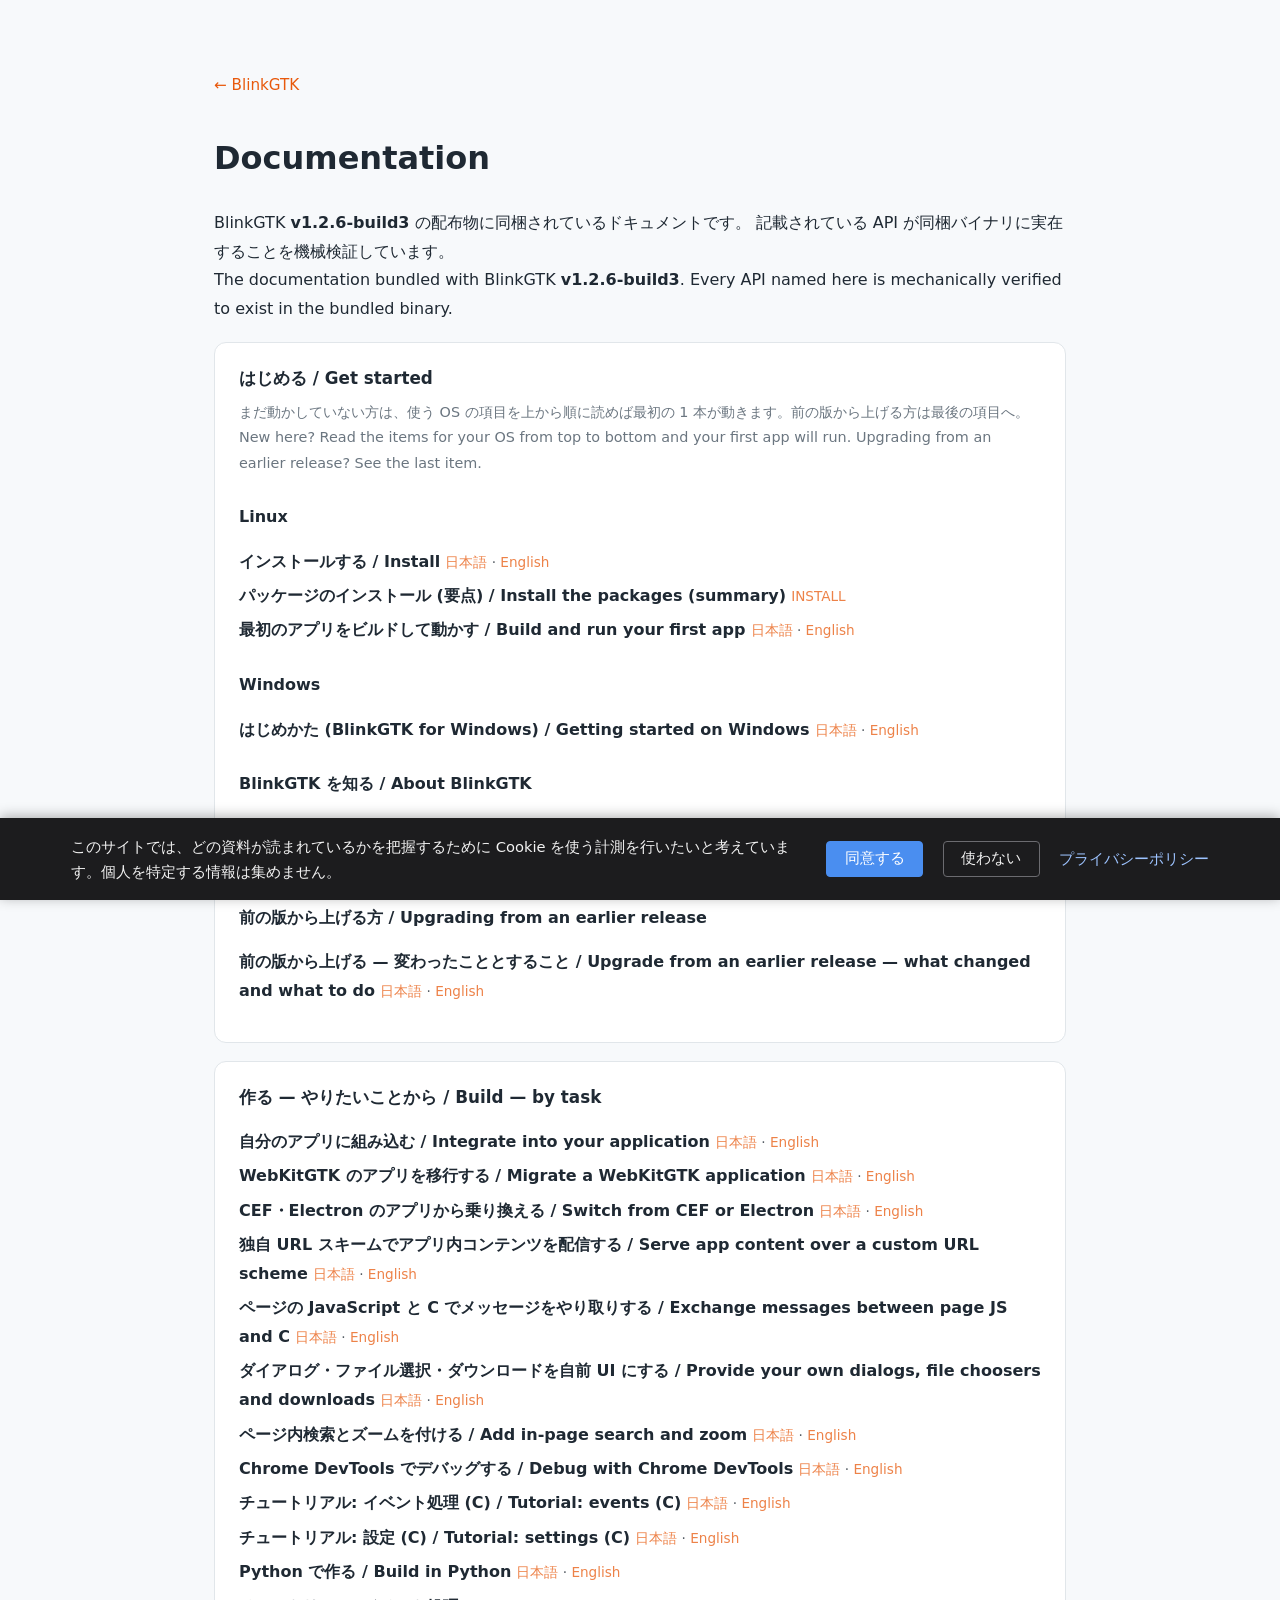
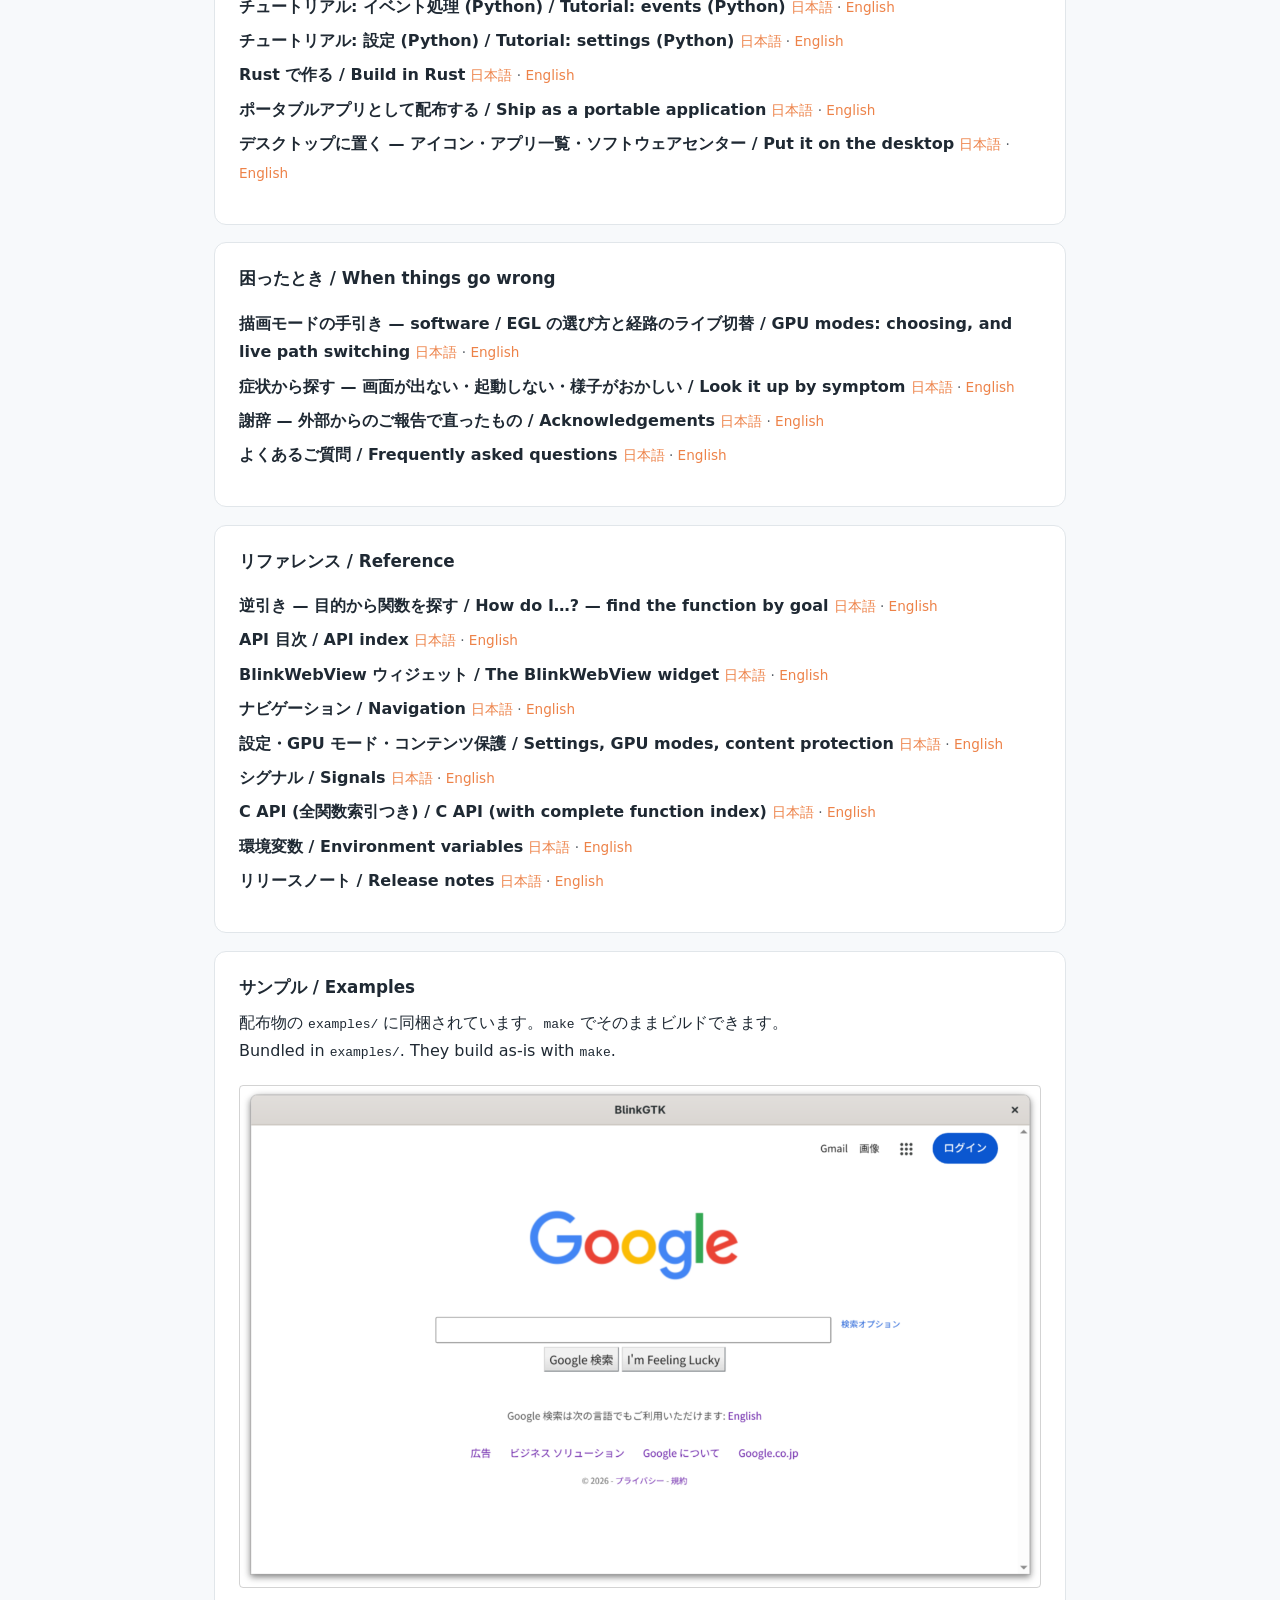
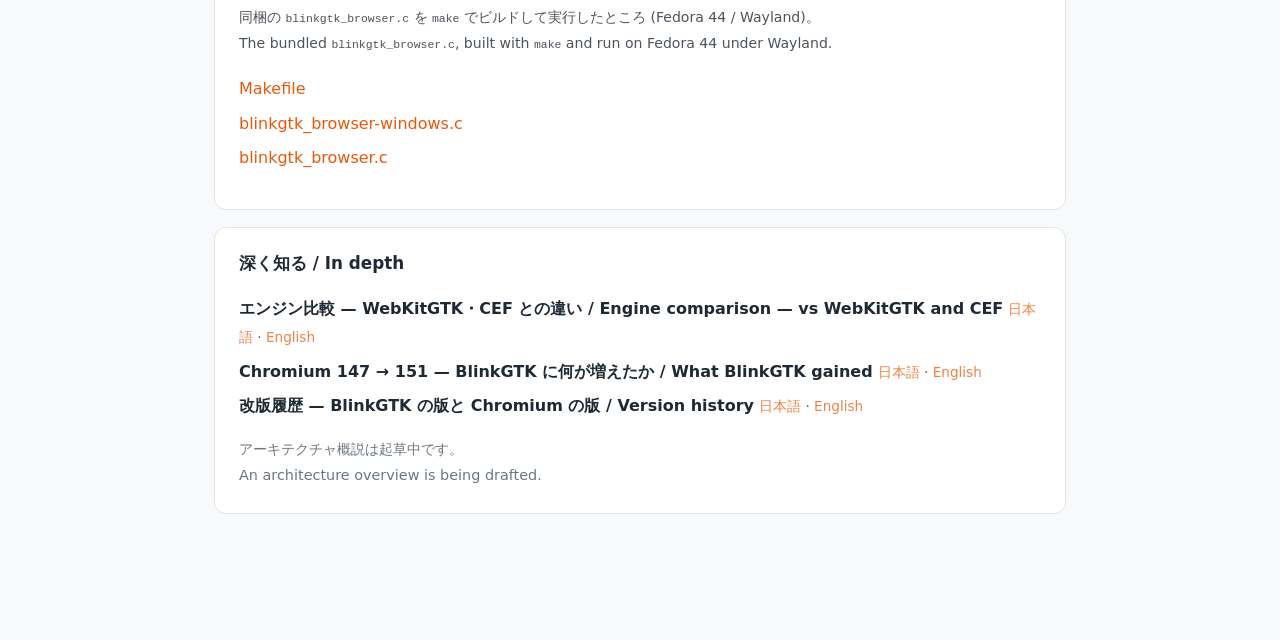
==== docs/index.html @ 2434041f "release: v1.2.6-build3 のダウンロード情報を更新" ====
<!doctype html><html lang="ja"><head><meta charset="utf-8">
<meta name="viewport" content="width=device-width, initial-scale=1">
<title>Documentation — BlinkGTK</title>
<meta name="description" content="BlinkGTK documentation — API reference, tutorials, and build guide. BlinkGTK のドキュメント。">
<link rel="stylesheet" href="docs.css">
<script src="/privacy-consent.js" defer></script></head><body>
<div class="wrap">
<div class="navbar"><a href="../index.html">← BlinkGTK</a></div>
<h1>Documentation</h1>
<p>BlinkGTK <strong>v1.2.6-build3</strong> の配布物に同梱されているドキュメントです。
記載されている API が同梱バイナリに実在することを機械検証しています。<br>
<span class="lang">The documentation bundled with BlinkGTK <strong>v1.2.6-build3</strong>.
Every API named here is mechanically verified to exist in the bundled binary.</span></p>

<div class="card">
<h2>はじめる / Get started</h2>
<p class="muted">まだ動かしていない方は、使う OS の項目を上から順に読めば最初の 1 本が動きます。前の版から上げる方は最後の項目へ。<br>
<span class="lang">New here? Read the items for your OS from top to bottom and your first app will run. Upgrading from an earlier release? See the last item.</span></p>
<p class="sec"><strong>Linux</strong></p>
<ul class="doclist">
  <li><strong>インストールする / Install</strong> <span class="lang"><a href="installation/INSTALLATION-ja.html">日本語</a> · <a href="installation/INSTALLATION-en.html">English</a></span></li>
  <li><strong>パッケージのインストール (要点) / Install the packages (summary)</strong> <span class="lang"><a href="INSTALL.html">INSTALL</a></span></li>
  <li><strong>最初のアプリをビルドして動かす / Build and run your first app</strong> <span class="lang"><a href="building-with-blinkgtk-ja.html">日本語</a> · <a href="building-with-blinkgtk-en.html">English</a></span></li>
</ul>
<p class="sec"><strong>Windows</strong></p>
<ul class="doclist">
  <li><strong>はじめかた (BlinkGTK for Windows) / Getting started on Windows</strong> <span class="lang"><a href="windows-getting-started-ja.html">日本語</a> · <a href="windows-getting-started-en.html">English</a></span></li>
</ul>
<p class="sec"><strong>BlinkGTK を知る / About BlinkGTK</strong></p>
<ul class="doclist">
  <li><strong>BlinkGTK は何に使えるか / What BlinkGTK is for</strong> <span class="lang"><a href="use-cases-ja.html">日本語</a> · <a href="use-cases-en.html">English</a></span></li>
  <li><strong>BlinkGTK とは / What is BlinkGTK</strong> <span class="lang"><a href="README.html">README</a></span></li>
</ul>
<p class="sec"><strong>前の版から上げる方 / Upgrading from an earlier release</strong></p>
<ul class="doclist">
  <li><strong>前の版から上げる — 変わったこととすること / Upgrade from an earlier release — what changed and what to do</strong> <span class="lang"><a href="RELEASE_NOTES-1.2.6-ja.html#以前の版から上げる方へ">日本語</a> · <a href="RELEASE_NOTES-1.2.6-en.html#upgrading-from-an-earlier-version">English</a></span></li>
</ul></div>

<div class="card">
<h2>作る — やりたいことから / Build — by task</h2>
<ul class="doclist">
  <li><strong>自分のアプリに組み込む / Integrate into your application</strong> <span class="lang"><a href="consumer-integration-guide-ja.html">日本語</a> · <a href="consumer-integration-guide-en.html">English</a></span></li>
  <li><strong>WebKitGTK のアプリを移行する / Migrate a WebKitGTK application</strong> <span class="lang"><a href="migration/webkitgtk-to-blinkgtk-ja.html">日本語</a> · <a href="migration/webkitgtk-to-blinkgtk-en.html">English</a></span></li>
  <li><strong>CEF・Electron のアプリから乗り換える / Switch from CEF or Electron</strong> <span class="lang"><a href="migration/cef-electron-to-blinkgtk-ja.html">日本語</a> · <a href="migration/cef-electron-to-blinkgtk-en.html">English</a></span></li>
  <li><strong>独自 URL スキームでアプリ内コンテンツを配信する / Serve app content over a custom URL scheme</strong> <span class="lang"><a href="api-reference/app-integration-api-ja.html#カスタム-url-スキーム">日本語</a> · <a href="api-reference/app-integration-api-en.html#custom-url-schemes">English</a></span></li>
  <li><strong>ページの JavaScript と C でメッセージをやり取りする / Exchange messages between page JS and C</strong> <span class="lang"><a href="api-reference/app-integration-api-ja.html#js--c-メッセージング">日本語</a> · <a href="api-reference/app-integration-api-en.html#js--c-messaging">English</a></span></li>
  <li><strong>ダイアログ・ファイル選択・ダウンロードを自前 UI にする / Provide your own dialogs, file choosers and downloads</strong> <span class="lang"><a href="api-reference/ui-handlers-api-ja.html">日本語</a> · <a href="api-reference/ui-handlers-api-en.html">English</a></span></li>
  <li><strong>ページ内検索とズームを付ける / Add in-page search and zoom</strong> <span class="lang"><a href="api-reference/page-search-zoom-ja.html">日本語</a> · <a href="api-reference/page-search-zoom-en.html">English</a></span></li>
  <li><strong>Chrome DevTools でデバッグする / Debug with Chrome DevTools</strong> <span class="lang"><a href="api-reference/devtools-api-ja.html">日本語</a> · <a href="api-reference/devtools-api-en.html">English</a></span></li>
  <li><strong>チュートリアル: イベント処理 (C) / Tutorial: events (C)</strong> <span class="lang"><a href="tutorials/events-tutorial-c-ja.html">日本語</a> · <a href="tutorials/events-tutorial-c-en.html">English</a></span></li>
  <li><strong>チュートリアル: 設定 (C) / Tutorial: settings (C)</strong> <span class="lang"><a href="tutorials/settings-tutorial-c-ja.html">日本語</a> · <a href="tutorials/settings-tutorial-c-en.html">English</a></span></li>
  <li><strong>Python で作る / Build in Python</strong> <span class="lang"><a href="tutorials/python-tutorial-ja.html">日本語</a> · <a href="tutorials/python-tutorial-en.html">English</a></span></li>
  <li><strong>チュートリアル: イベント処理 (Python) / Tutorial: events (Python)</strong> <span class="lang"><a href="tutorials/events-tutorial-py-ja.html">日本語</a> · <a href="tutorials/events-tutorial-py-en.html">English</a></span></li>
  <li><strong>チュートリアル: 設定 (Python) / Tutorial: settings (Python)</strong> <span class="lang"><a href="tutorials/settings-tutorial-py-ja.html">日本語</a> · <a href="tutorials/settings-tutorial-py-en.html">English</a></span></li>
  <li><strong>Rust で作る / Build in Rust</strong> <span class="lang"><a href="tutorials/rust-tutorial-ja.html">日本語</a> · <a href="tutorials/rust-tutorial-en.html">English</a></span></li>
  <li><strong>ポータブルアプリとして配布する / Ship as a portable application</strong> <span class="lang"><a href="portable-app-guide-ja.html">日本語</a> · <a href="portable-app-guide-en.html">English</a></span></li>
  <li><strong>デスクトップに置く — アイコン・アプリ一覧・ソフトウェアセンター / Put it on the desktop</strong> <span class="lang"><a href="desktop-integration-ja.html">日本語</a> · <a href="desktop-integration-en.html">English</a></span></li>
</ul></div>

<div class="card">
<h2>困ったとき / When things go wrong</h2>
<ul class="doclist">
  <li><strong>描画モードの手引き — software / EGL の選び方と経路のライブ切替 / GPU modes: choosing, and live path switching</strong> <span class="lang"><a href="gpu-modes-ja.html">日本語</a> · <a href="gpu-modes-en.html">English</a></span></li>
  <li><strong>症状から探す — 画面が出ない・起動しない・様子がおかしい / Look it up by symptom</strong> <span class="lang"><a href="troubleshooting-ja.html">日本語</a> · <a href="troubleshooting-en.html">English</a></span></li>
  <li><strong>謝辞 — 外部からのご報告で直ったもの / Acknowledgements</strong> <span class="lang"><a href="credits-ja.html">日本語</a> · <a href="credits-en.html">English</a></span></li>
  <li><strong>よくあるご質問 / Frequently asked questions</strong> <span class="lang"><a href="faq-ja.html">日本語</a> · <a href="faq-en.html">English</a></span></li>
</ul></div>

<div class="card">
<h2>リファレンス / Reference</h2>
<ul class="doclist">
  <li><strong>逆引き — 目的から関数を探す / How do I…? — find the function by goal</strong> <span class="lang"><a href="api-reference/howto-index-ja.html">日本語</a> · <a href="api-reference/howto-index-en.html">English</a></span></li>
  <li><strong>API 目次 / API index</strong> <span class="lang"><a href="api-reference/00-index-ja.html">日本語</a> · <a href="api-reference/00-index-en.html">English</a></span></li>
  <li><strong>BlinkWebView ウィジェット / The BlinkWebView widget</strong> <span class="lang"><a href="api-reference/blink-web-view-ja.html">日本語</a> · <a href="api-reference/blink-web-view-en.html">English</a></span></li>
  <li><strong>ナビゲーション / Navigation</strong> <span class="lang"><a href="api-reference/navigation-api-ja.html">日本語</a> · <a href="api-reference/navigation-api-en.html">English</a></span></li>
  <li><strong>設定・GPU モード・コンテンツ保護 / Settings, GPU modes, content protection</strong> <span class="lang"><a href="api-reference/settings-api-ja.html">日本語</a> · <a href="api-reference/settings-api-en.html">English</a></span></li>
  <li><strong>シグナル / Signals</strong> <span class="lang"><a href="api-reference/signals-api-ja.html">日本語</a> · <a href="api-reference/signals-api-en.html">English</a></span></li>
  <li><strong>C API (全関数索引つき) / C API (with complete function index)</strong> <span class="lang"><a href="api-reference/c-api-reference-ja.html">日本語</a> · <a href="api-reference/c-api-reference-en.html">English</a></span></li>
  <li><strong>環境変数 / Environment variables</strong> <span class="lang"><a href="api-reference/environment-variables-ja.html">日本語</a> · <a href="api-reference/environment-variables-en.html">English</a></span></li>
  <li><strong>リリースノート / Release notes</strong> <span class="lang"><a href="RELEASE_NOTES-1.2.6-ja.html">日本語</a> · <a href="RELEASE_NOTES-1.2.6-en.html">English</a></span></li>
</ul></div>

<div class="card">
<h2>サンプル / Examples</h2>
<p>配布物の <code>examples/</code> に同梱されています。<code>make</code> でそのままビルドできます。<br>
<span class="lang">Bundled in <code>examples/</code>. They build as-is with <code>make</code>.</span></p>
<figure style="margin:1.2em 0">
  <img src="assets/examples/blinkgtk_browser.png" alt="blinkgtk_browser を実行したウィンドウ / The blinkgtk_browser window"
       style="max-width:100%;height:auto;border:1px solid rgba(128,128,128,.35);border-radius:4px">
  <figcaption style="font-size:.88em;opacity:.8;margin-top:.5em">
    同梱の <code>blinkgtk_browser.c</code> を <code>make</code> でビルドして実行したところ
    (Fedora 44 / Wayland)。<br>
    <span class="lang">The bundled <code>blinkgtk_browser.c</code>, built with <code>make</code> and
    run on Fedora 44 under Wayland.</span>
  </figcaption>
</figure>
<ul class="doclist">
  <li><a href="examples/Makefile.html">Makefile</a></li>
  <li><a href="examples/blinkgtk_browser-windows.c.html">blinkgtk_browser-windows.c</a></li>
  <li><a href="examples/blinkgtk_browser.c.html">blinkgtk_browser.c</a></li>
</ul></div>

<div class="card">
<h2>深く知る / In depth</h2>
<ul class="doclist">
  <li><strong>エンジン比較 — WebKitGTK・CEF との違い / Engine comparison — vs WebKitGTK and CEF</strong> <span class="lang"><a href="ENGINE_COMPARISON_DETAILED-ja.html">日本語</a> · <a href="ENGINE_COMPARISON_DETAILED-en.html">English</a></span></li>
  <li><strong>Chromium 147 → 151 — BlinkGTK に何が増えたか / What BlinkGTK gained</strong> <span class="lang"><a href="chromium-feature-history-ja.html">日本語</a> · <a href="chromium-feature-history-en.html">English</a></span></li>
  <li><strong>改版履歴 — BlinkGTK の版と Chromium の版 / Version history</strong> <span class="lang"><a href="version-history-ja.html">日本語</a> · <a href="version-history-en.html">English</a></span></li>
</ul>
<p class="muted">アーキテクチャ概説は起草中です。<br>
<span class="lang">An architecture overview is being drafted.</span></p>
</div>
</div></body></html>
---- docs/docs.css ----
:root { color-scheme: light dark; }
  * { box-sizing: border-box; }
  /* 狭い画面で長いコード名・URL が頁を横に広げないよう折り返す (2026-10-18、check-site-responsive.sh) */
  p, li, h1, h2, h3 { overflow-wrap: anywhere; }
  :not(pre) > code, a { overflow-wrap: anywhere; word-break: break-word; }
  /* 表の中は anywhere を使わない: 列が 1〜3 文字幅に潰れて縦に伸びた (2026-10-18 Lead 指摘) */
  td, th { overflow-wrap: break-word; }
  td code, th code, td a, th a { overflow-wrap: normal; word-break: normal; }
  /* スマートフォンの幅では、対応表・描画経路の表を 1 行 1 枚のカードにする (項目名は data-label) */
  @media (max-width: 600px) {
    table.compat, table.compat tbody, table.compat tr, table.compat td { display: block; width: 100%; }
    table.compat tr:first-child { display: none; }
    table.compat tr { border: 1px solid rgba(128,128,128,.32); border-radius: 8px; padding: .45em .8em; margin: .6em 0; }
    table.compat td { border: 0 !important; border-top: 1px solid rgba(128,128,128,.18) !important; padding: .3em 0; overflow-wrap: anywhere; }
    table.compat td:first-child { border-top: 0 !important; }
    table.compat td code, table.compat td a { overflow-wrap: anywhere; }
    table.compat td::before { content: attr(data-label); display: block; font-size: .76rem; font-weight: 600; opacity: .7; }
  }
  body {
    margin: 0;
    font-family: system-ui, -apple-system, "Noto Sans JP", "Hiragino Kaku Gothic ProN", "Helvetica Neue", Arial, sans-serif;
    line-height: 1.8;
    color: #1f2933;
    background: #f7f9fb;
  }
  @media (prefers-color-scheme: dark) {
    body { color: #e6e9ec; background: #11161b; }
    /* dark: #ffc078 = カード背景 #1a2027 上で 10.21:1 */
    a { color: #ffc078; }
    a:hover { color: #ffdcbb; }
    .card { background: #1a2027 !important; border-color: #2a323b !important; }
    .muted { color: #9aa4ad !important; }
    .topnav a { background: #1a2027 !important; border-color: #2a323b !important; }
    .topnav a:hover { background: #222b34 !important; border-color: #ffc078 !important; }
    .topnav .sub { color: #9aa4ad !important; }
  }
  .wrap { max-width: 760px; margin: 0 auto; padding: 8vh 24px 12vh; }
  header h1 { font-size: clamp(2.2rem, 7vw, 3.6rem); margin: 0 0 .15em; letter-spacing: -0.02em; }
  .tagline { font-size: 1.1rem; margin: 0 0 2.2em; }
  .tagline .ja { display: block; }
  .tagline .en { display: block; color: #5b6770; font-size: .95rem; margin-top: .3em; }
  /* 主要な行き先への案内 (2026-08-04)。 */
  .topnav { display: flex; flex-wrap: wrap; gap: .5em; margin: 0 0 2.2em; padding: 0; list-style: none; }
  .topnav a {
    display: block; padding: .5em .95em; border-radius: 999px;
    border: 1px solid #d5dade; background: #f7f8f9;
    text-decoration: none; font-size: .93rem; line-height: 1.3;
  }
  .topnav a:hover { background: #eef3f7; border-color: #3a5fb0; }
  .topnav .sub { display: block; font-size: .74rem; color: #6b7680; margin-top: .1em; }
  @media (max-width: 560px) { .topnav a { padding: .45em .8em; font-size: .88rem; } }
  .card { background: #fff; border: 1px solid #e1e6ea; border-radius: 12px; padding: 20px 24px; margin: 1.1em 0; }
  .card h2 { font-size: 1.05rem; margin: 0 0 .4em; }
  .card p { margin: .3em 0; }
  /* リンクは下線なしのオレンジ (2026-07-26)。light は #e8590c で白背景 3.58:1 /
     body 背景 3.39:1。発色を優先し AA(4.5:1) 非達成を許容 (3:1 以上)。hover は下線を使わず色変化で示す。 */
  a { color: #e8590c; text-decoration: none; }
  a:hover { color: #c2410c; }
  .muted { color: #6b7680; font-size: .9rem; }
  footer { margin-top: 4em; font-size: .8rem; color: #8a949d; }
  .dl-list { margin: .2em 0 .7em; padding-left: 1.3em; }
  .dl-list li { margin: .18em 0; }
  table.compat { border-collapse: collapse; width: 100%; font-size: .84rem; margin: .3em 0 .2em; }
  table.compat th, table.compat td { border: 1px solid rgba(128,128,128,.32); padding: 4px 9px; text-align: left; }
  table.compat th { font-weight: 600; }
  .compat-wrap { overflow-x: auto; margin-bottom: .3em; }
  .card p.sec { margin-top: 1.6em; }
  .wrap { max-width: 900px; }
  .doc h1 { font-size: 1.6em; margin-top: 0; }
  .doc h2 { margin-top: 2em; border-bottom: 1px solid rgba(128,128,128,.25); padding-bottom: .2em; }
  .doc h3 { margin-top: 1.5em; }
  .doc pre { background: rgba(128,128,128,.10); padding: 1em; overflow-x: auto; border-radius: 6px; }
  .doc code { background: rgba(128,128,128,.14); padding: .1em .35em; border-radius: 3px; }
  .doc pre code { background: none; padding: 0; }
  /* 狭い画面 (スマートフォン・タブレット): 長いコード名と URL は折り返し、頁全体を横に動かさない。
   * 2026-10-18、check-site-responsive.sh で描いて測ると、幅 360px で 42 件 (頁 × 幅) が横に動いていた
   * (原因は折り返さない <code> と URL)。表とコードの塊は、それ自身の中で横スクロールさせる (上の指定) */
  .doc p, .doc li, .doc dd, .doc blockquote, .doc h1, .doc h2, .doc h3, .doc h4 { overflow-wrap: anywhere; }
  .doc :not(pre) > code, .doc a { overflow-wrap: anywhere; word-break: break-word; }
  /* 表の中は anywhere を使わない (2026-10-18 Lead 指摘「表の左側がスマホで縦長になって見づらい」)。
   * anywhere は列の最小幅を 1 文字まで縮めてよいことにするので、短い列が 1〜3 文字幅に潰れて縦に伸びた。
   * 表の中は語の途中で折り返さず、表が画面より広いときは表の中だけで横にスクロールさせる */
  .doc td, .doc th { overflow-wrap: break-word; min-width: 7.5em; }
  .doc td:has(> code:only-child) { min-width: 0; }
  .doc td code, .doc th code, .doc td a, .doc th a { overflow-wrap: normal; word-break: normal; }
  .doc table { border-collapse: collapse; width: 100%; display: block; overflow-x: auto; }
  .doc th, .doc td { border: 1px solid rgba(128,128,128,.3); padding: .45em .7em; text-align: left; }
  /* 狭い画面では表の 1 列目 (変数名・項目名) を左に留める (2026-10-19、レビューの指摘
   * 「360px では説明を読む間に変数名が視界から外れる」)。表は自身の中で横スクロールするので、
   * 1 列目だけ sticky にして、2 列目以降を読んでいる間も何の行かが見えるようにする。
   * 1 列目は画面の 4 割までにし、長い変数名は表の中でも折り返す */
  @media (max-width: 600px) {
    .doc td:first-child, .doc th:first-child { position: sticky; left: 0; z-index: 1;
      background: #ffffff; max-width: 40vw; box-shadow: 1px 0 0 rgba(128,128,128,.3); }
    .doc td:first-child code { overflow-wrap: anywhere; word-break: break-all; }
  }
  @media (max-width: 600px) and (prefers-color-scheme: dark) {
    .doc td:first-child, .doc th:first-child { background: #1a2027; }
  }
  .doc blockquote { border-left: 3px solid rgba(128,128,128,.4); margin-left: 0; padding-left: 1em; }
  /* 図は必ず明るい台紙に載せる。SVG の地の文字は #333 で描かれており、
   * 暗色表示の本文背景に直接置くと沈んで読めなくなるため (2026-08-04)。 */
  .doc img { max-width: 100%; height: auto; display: block; margin: 1.4em auto;
             background: #fff; padding: 10px; border-radius: 8px;
             border: 1px solid rgba(128,128,128,.3); }
  .doc p > em:only-child { display: block; text-align: center; font-size: .88em;
                           opacity: .75; margin-top: -.8em; }
  .navbar { margin-bottom: 2em; font-size: .95em; }
  .langsw { display: inline-block; white-space: nowrap; }
  .doclist { list-style: none; padding-left: 0; }
  .doclist li { margin: .35em 0; }
  .doclist .lang { font-size: .85em; opacity: .75; }
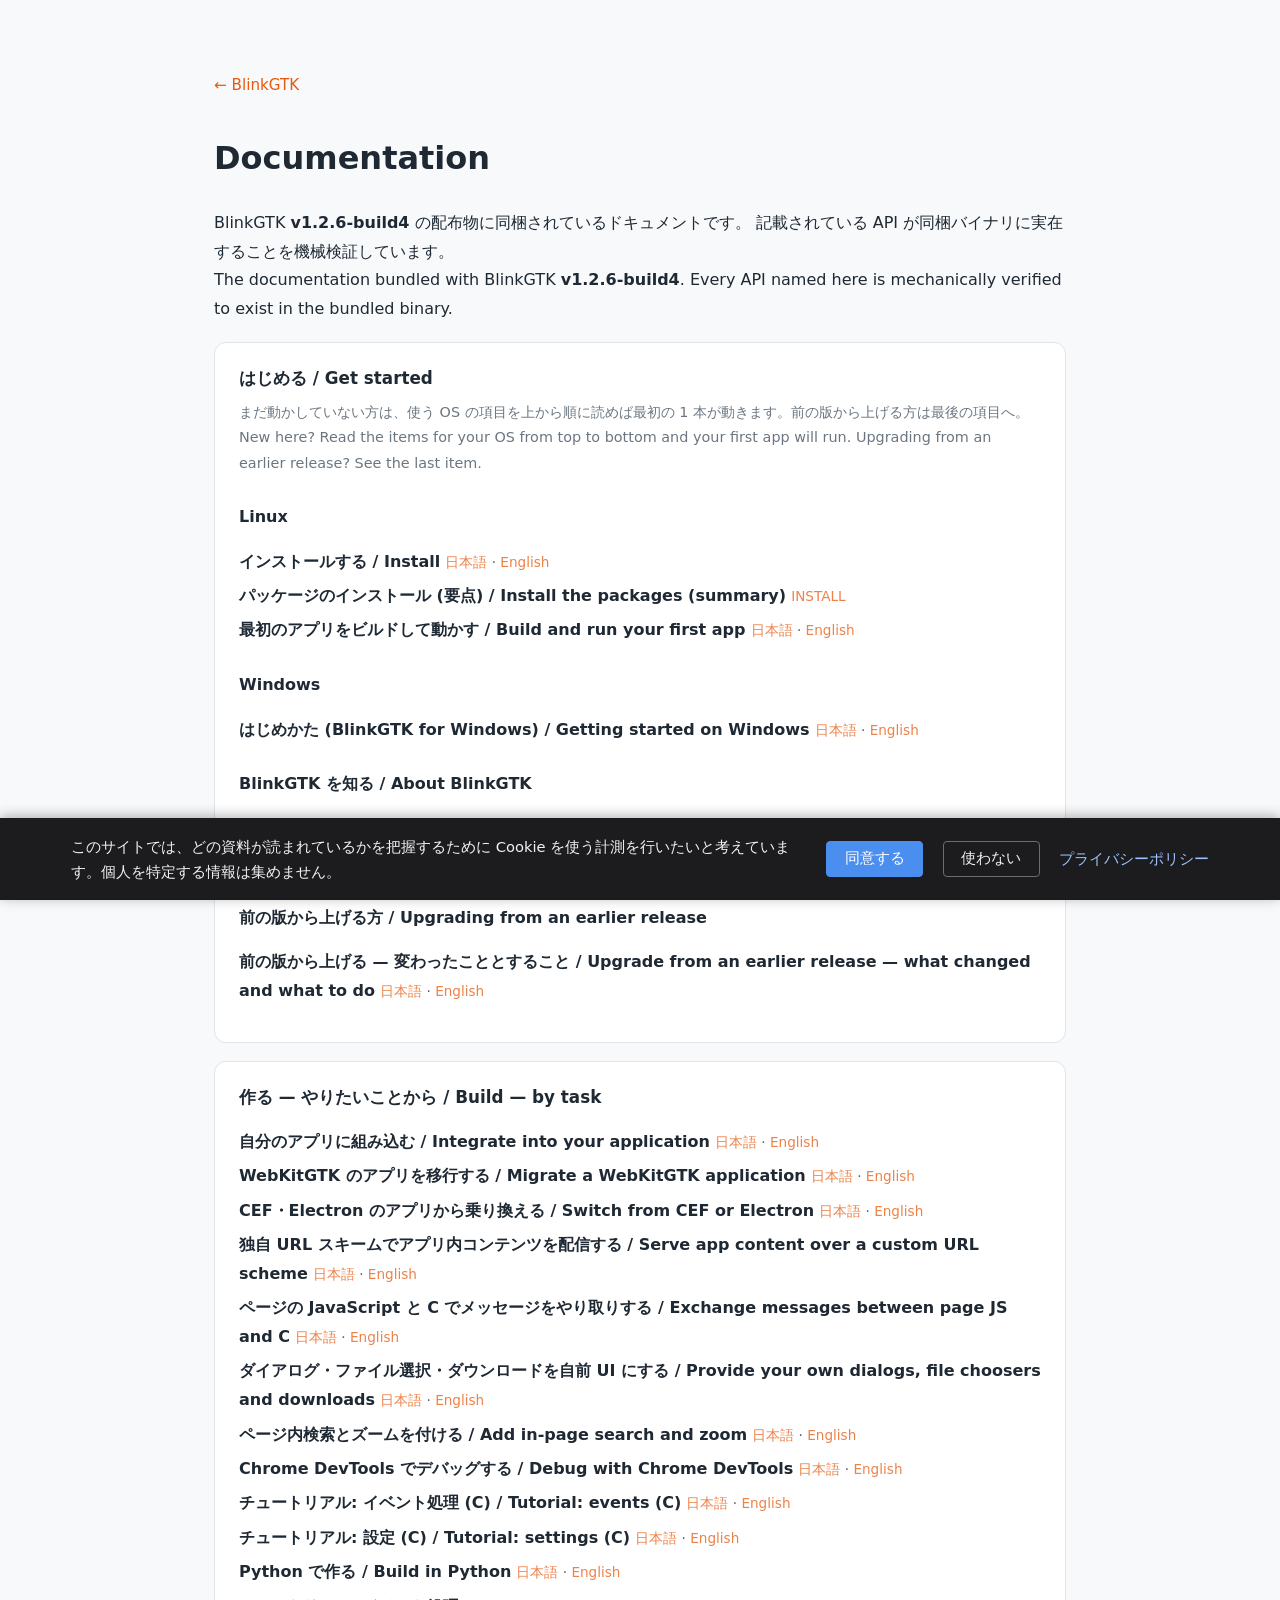
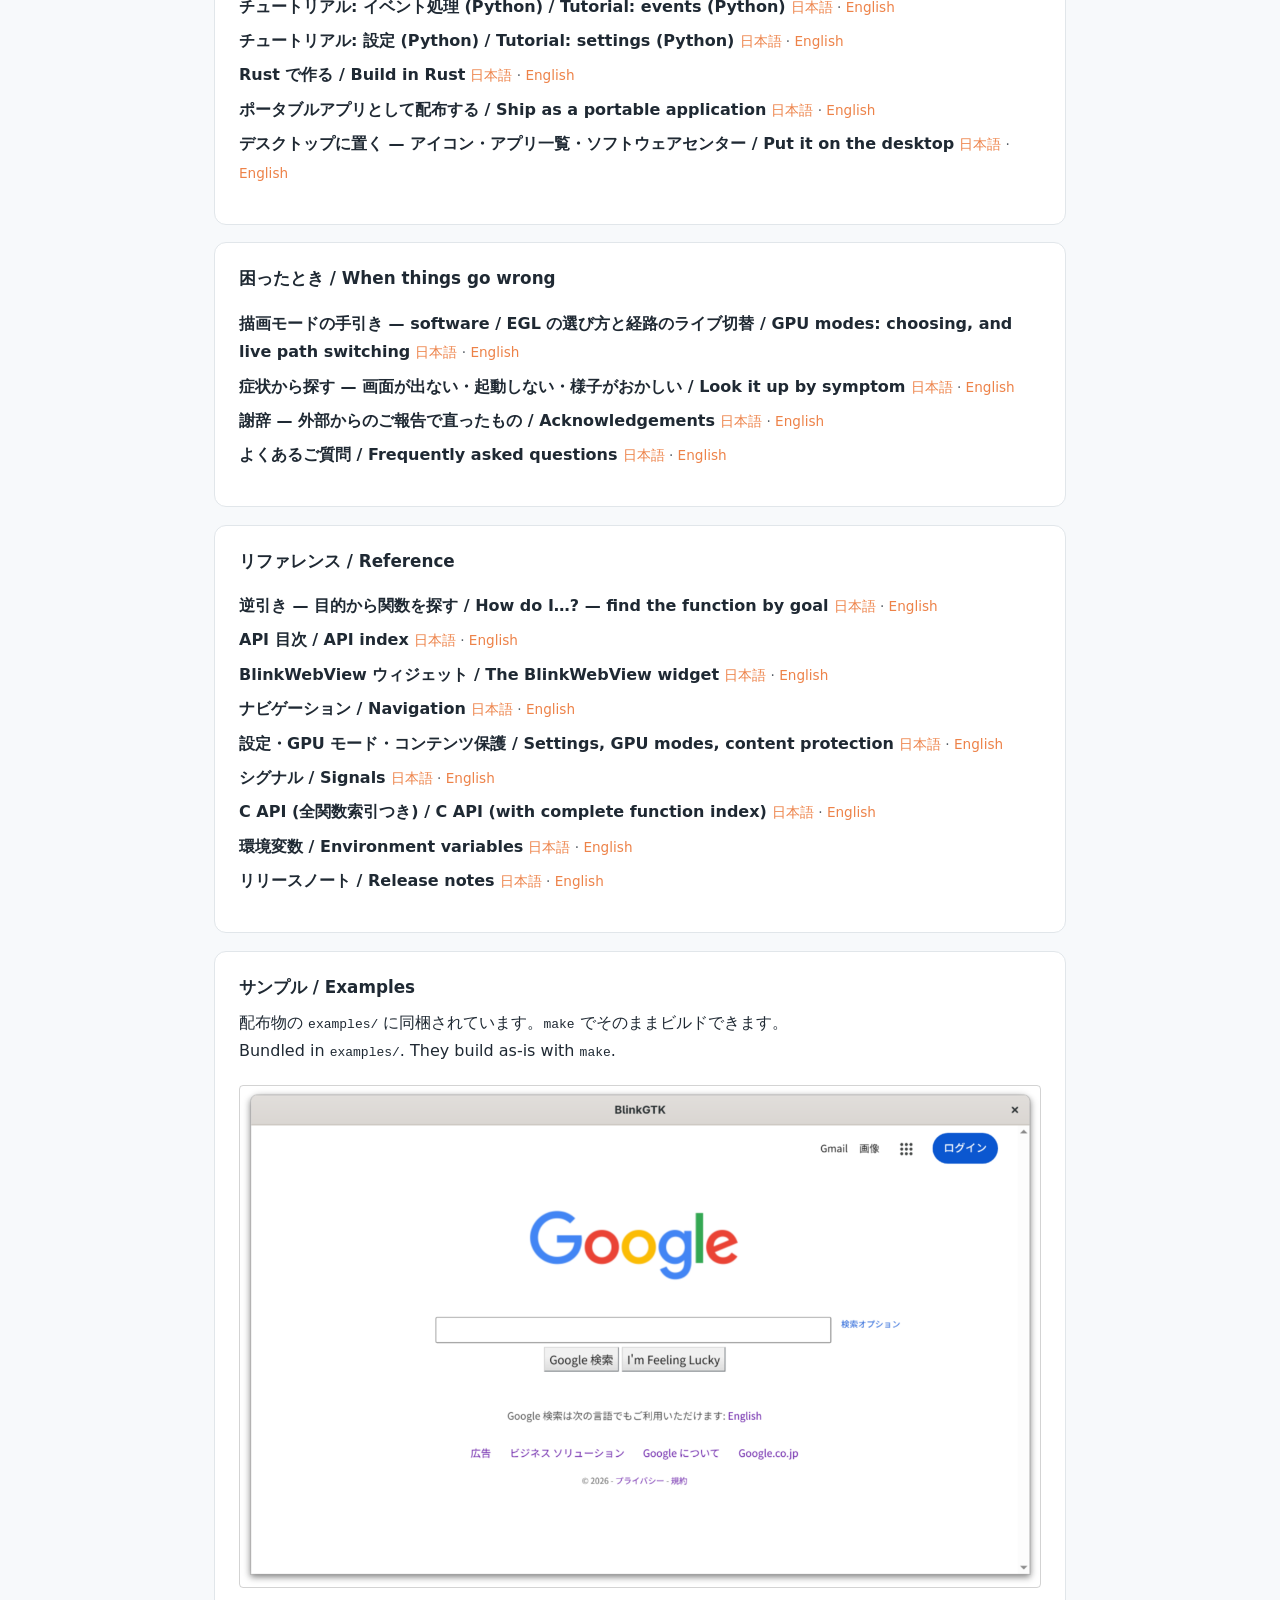
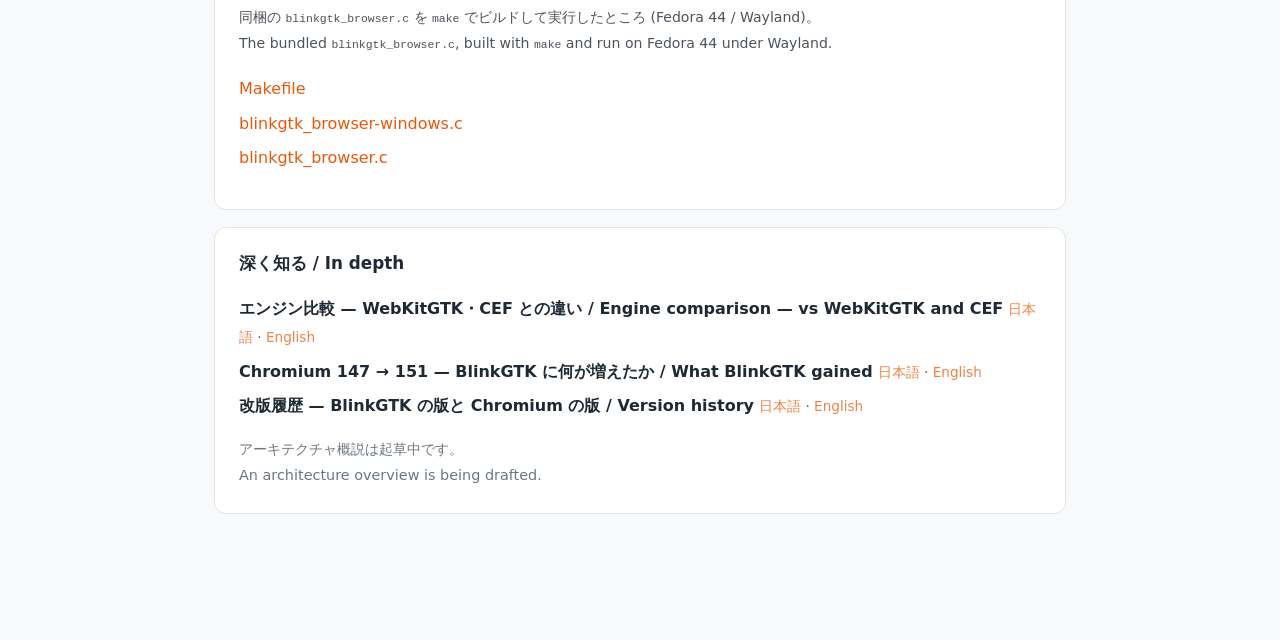
==== commit 9dbdcc34: "release: v1.2.6-build4 の文書と dnf のリポジトリを更新" ====
--- a/docs/index.html
+++ b/docs/index.html
@@ -7,9 +7,9 @@
 <div class="wrap">
 <div class="navbar"><a href="../index.html">← BlinkGTK</a></div>
 <h1>Documentation</h1>
-<p>BlinkGTK <strong>v1.2.6-build3</strong> の配布物に同梱されているドキュメントです。
+<p>BlinkGTK <strong>v1.2.6-build4</strong> の配布物に同梱されているドキュメントです。
 記載されている API が同梱バイナリに実在することを機械検証しています。<br>
-<span class="lang">The documentation bundled with BlinkGTK <strong>v1.2.6-build3</strong>.
+<span class="lang">The documentation bundled with BlinkGTK <strong>v1.2.6-build4</strong>.
 Every API named here is mechanically verified to exist in the bundled binary.</span></p>
 
 <div class="card">
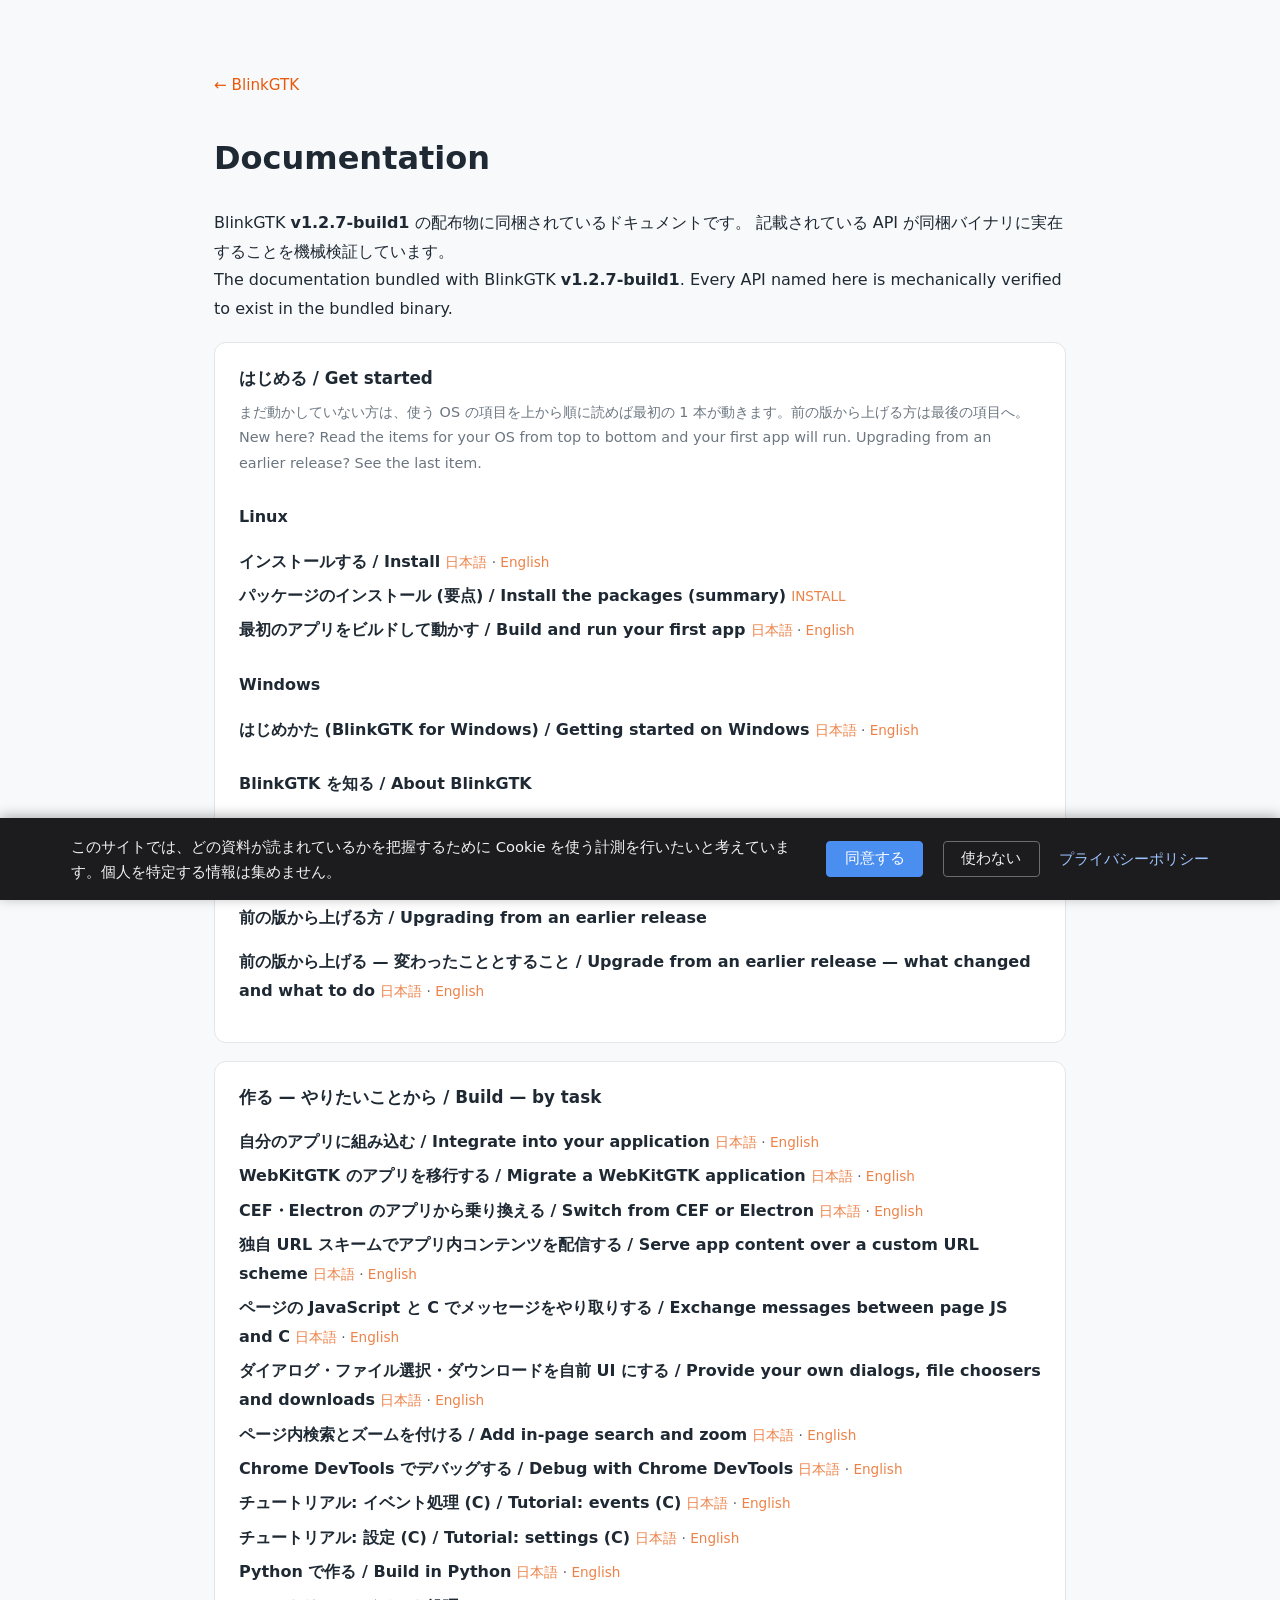
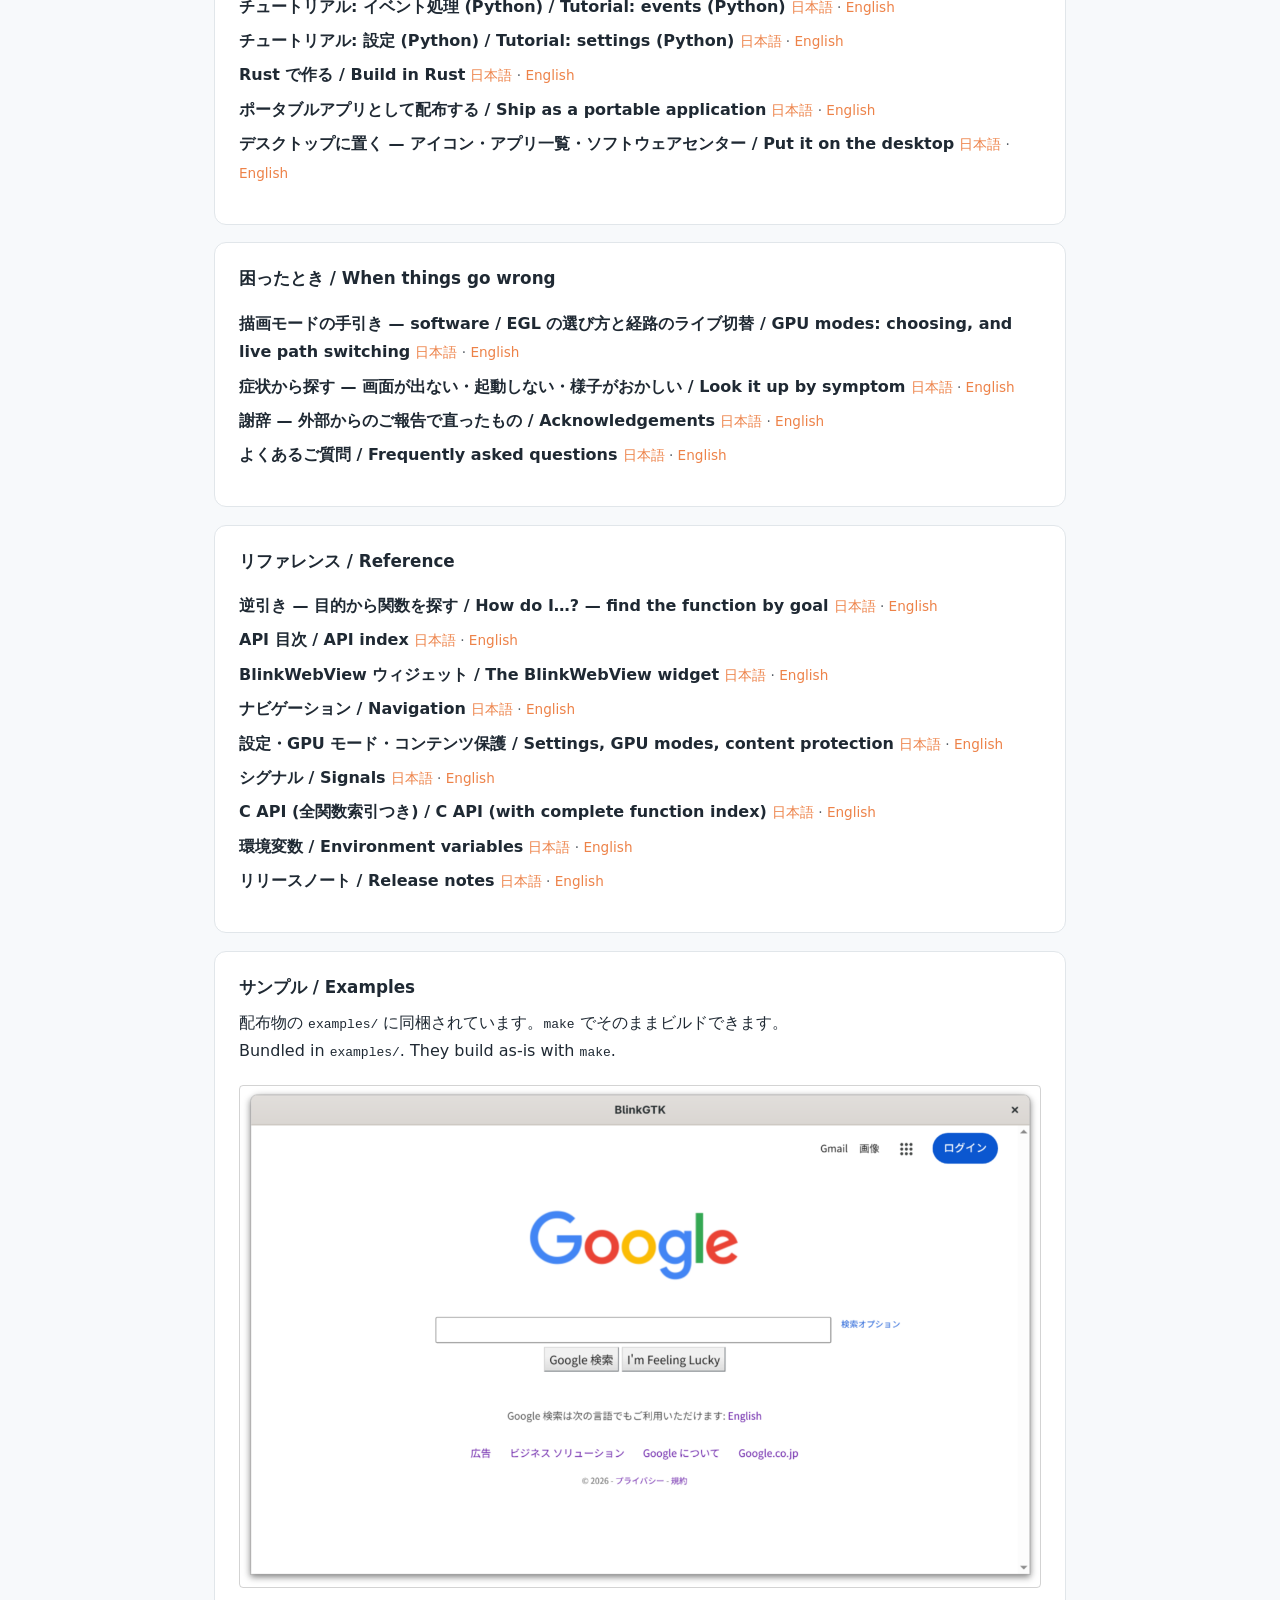
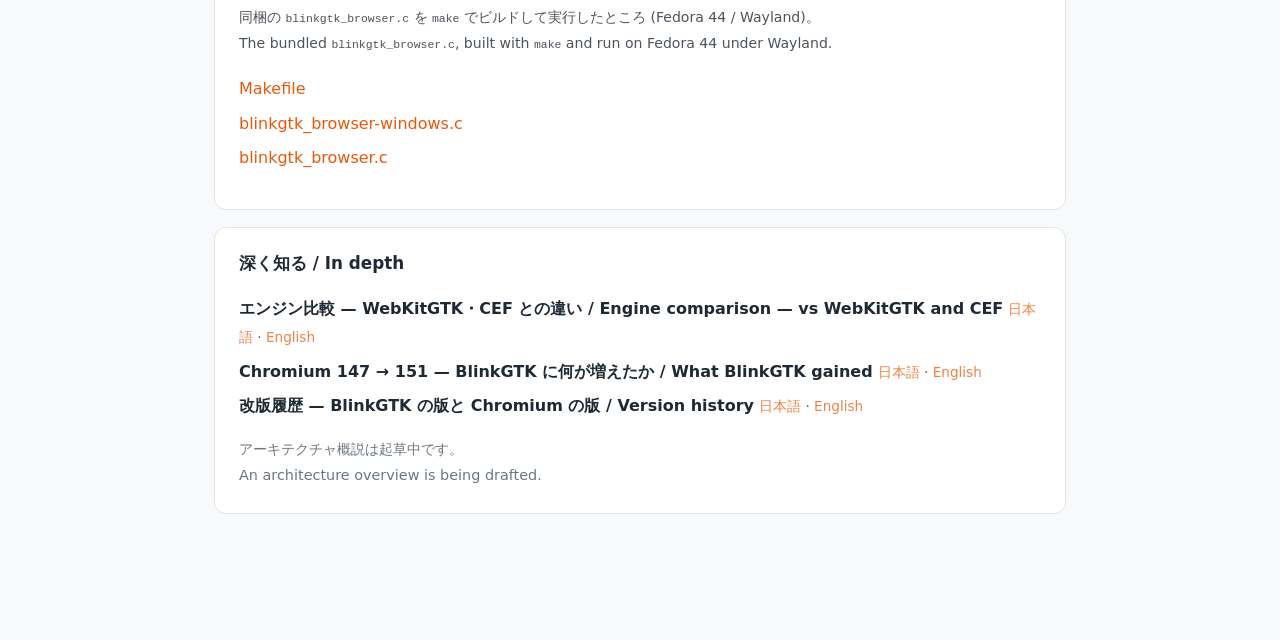
==== commit 26520b61: "Publish v1.2.7-build1 documentation" ====
--- a/docs/index.html
+++ b/docs/index.html
@@ -7,9 +7,9 @@
 <div class="wrap">
 <div class="navbar"><a href="../index.html">← BlinkGTK</a></div>
 <h1>Documentation</h1>
-<p>BlinkGTK <strong>v1.2.6-build4</strong> の配布物に同梱されているドキュメントです。
+<p>BlinkGTK <strong>v1.2.7-build1</strong> の配布物に同梱されているドキュメントです。
 記載されている API が同梱バイナリに実在することを機械検証しています。<br>
-<span class="lang">The documentation bundled with BlinkGTK <strong>v1.2.6-build4</strong>.
+<span class="lang">The documentation bundled with BlinkGTK <strong>v1.2.7-build1</strong>.
 Every API named here is mechanically verified to exist in the bundled binary.</span></p>
 
 <div class="card">
@@ -33,7 +33,7 @@
 </ul>
 <p class="sec"><strong>前の版から上げる方 / Upgrading from an earlier release</strong></p>
 <ul class="doclist">
-  <li><strong>前の版から上げる — 変わったこととすること / Upgrade from an earlier release — what changed and what to do</strong> <span class="lang"><a href="RELEASE_NOTES-1.2.6-ja.html#以前の版から上げる方へ">日本語</a> · <a href="RELEASE_NOTES-1.2.6-en.html#upgrading-from-an-earlier-version">English</a></span></li>
+  <li><strong>前の版から上げる — 変わったこととすること / Upgrade from an earlier release — what changed and what to do</strong> <span class="lang"><a href="RELEASE_NOTES-1.2.7-ja.html">日本語</a> · <a href="RELEASE_NOTES-1.2.7-en.html">English</a></span></li>
 </ul></div>
 
 <div class="card">
@@ -77,7 +77,7 @@
   <li><strong>シグナル / Signals</strong> <span class="lang"><a href="api-reference/signals-api-ja.html">日本語</a> · <a href="api-reference/signals-api-en.html">English</a></span></li>
   <li><strong>C API (全関数索引つき) / C API (with complete function index)</strong> <span class="lang"><a href="api-reference/c-api-reference-ja.html">日本語</a> · <a href="api-reference/c-api-reference-en.html">English</a></span></li>
   <li><strong>環境変数 / Environment variables</strong> <span class="lang"><a href="api-reference/environment-variables-ja.html">日本語</a> · <a href="api-reference/environment-variables-en.html">English</a></span></li>
-  <li><strong>リリースノート / Release notes</strong> <span class="lang"><a href="RELEASE_NOTES-1.2.6-ja.html">日本語</a> · <a href="RELEASE_NOTES-1.2.6-en.html">English</a></span></li>
+  <li><strong>リリースノート / Release notes</strong> <span class="lang"><a href="RELEASE_NOTES-1.2.7-ja.html">日本語</a> · <a href="RELEASE_NOTES-1.2.7-en.html">English</a></span></li>
 </ul></div>
 
 <div class="card">
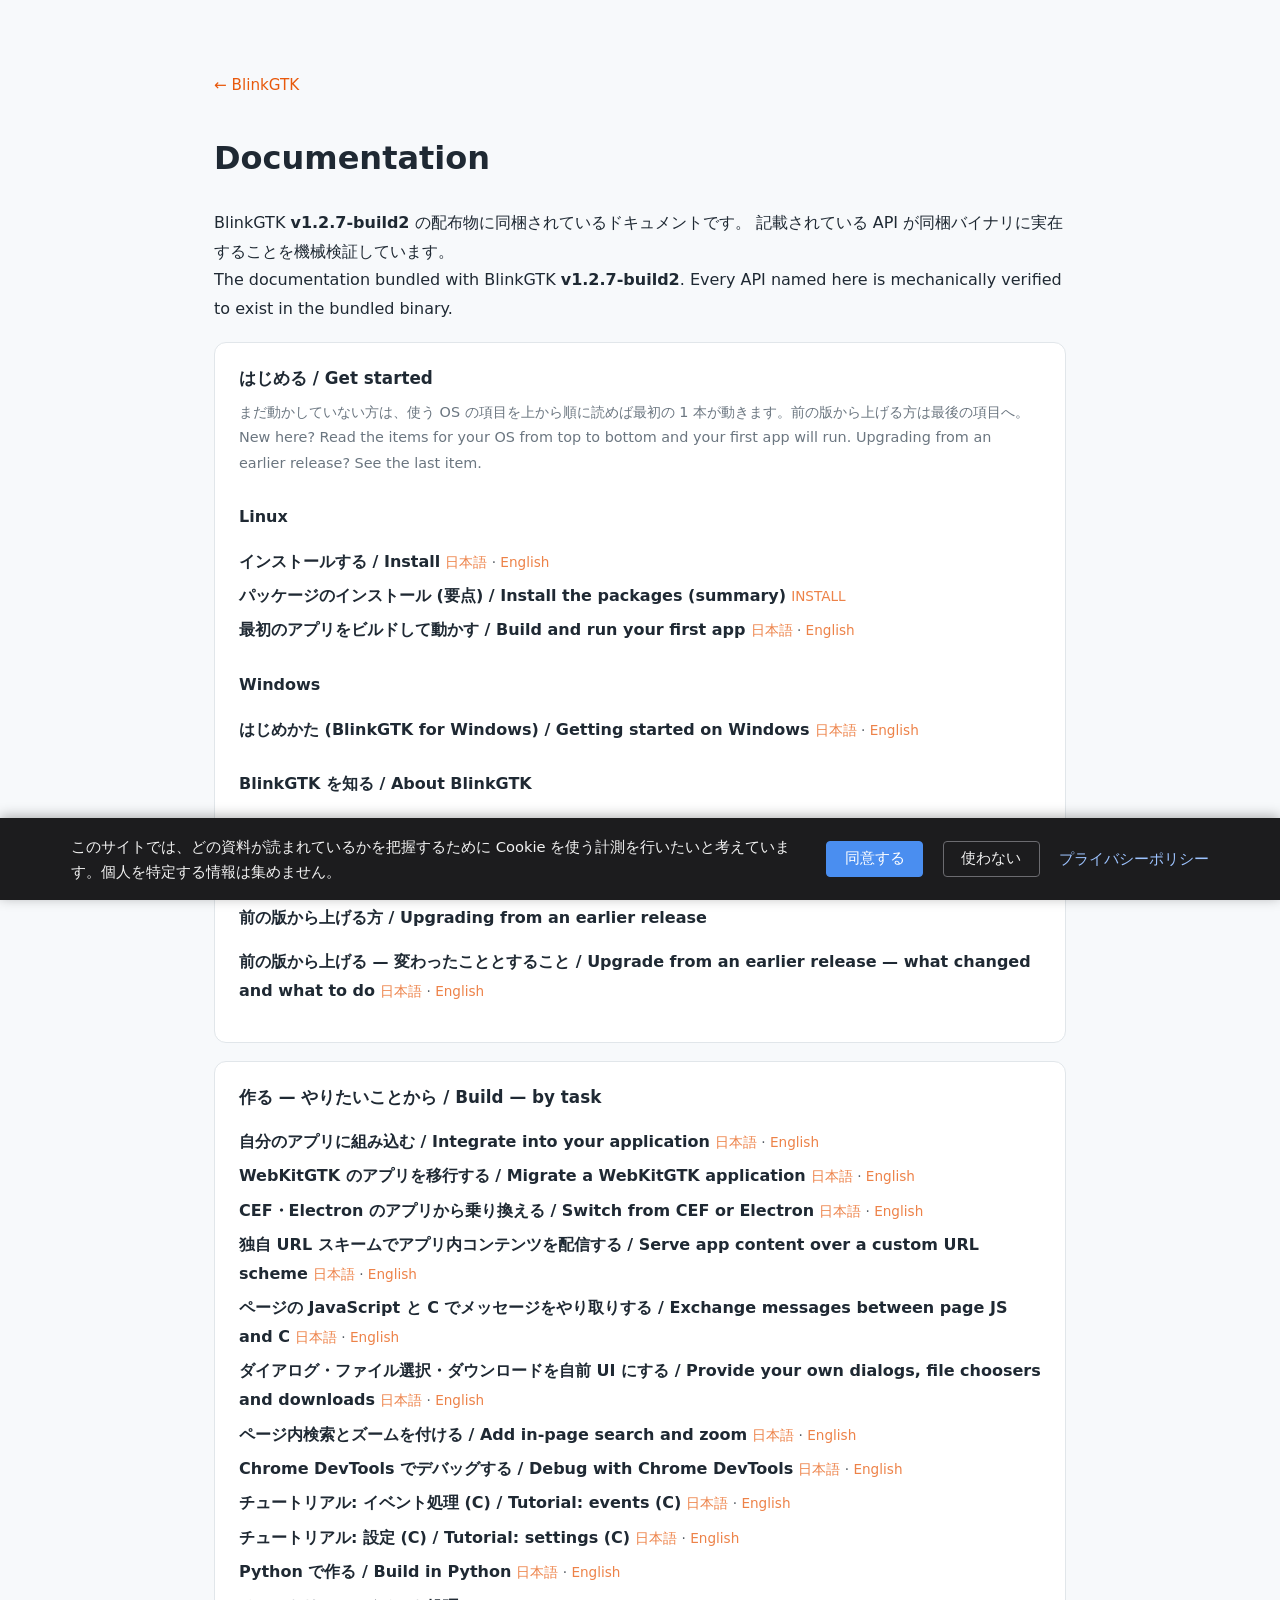
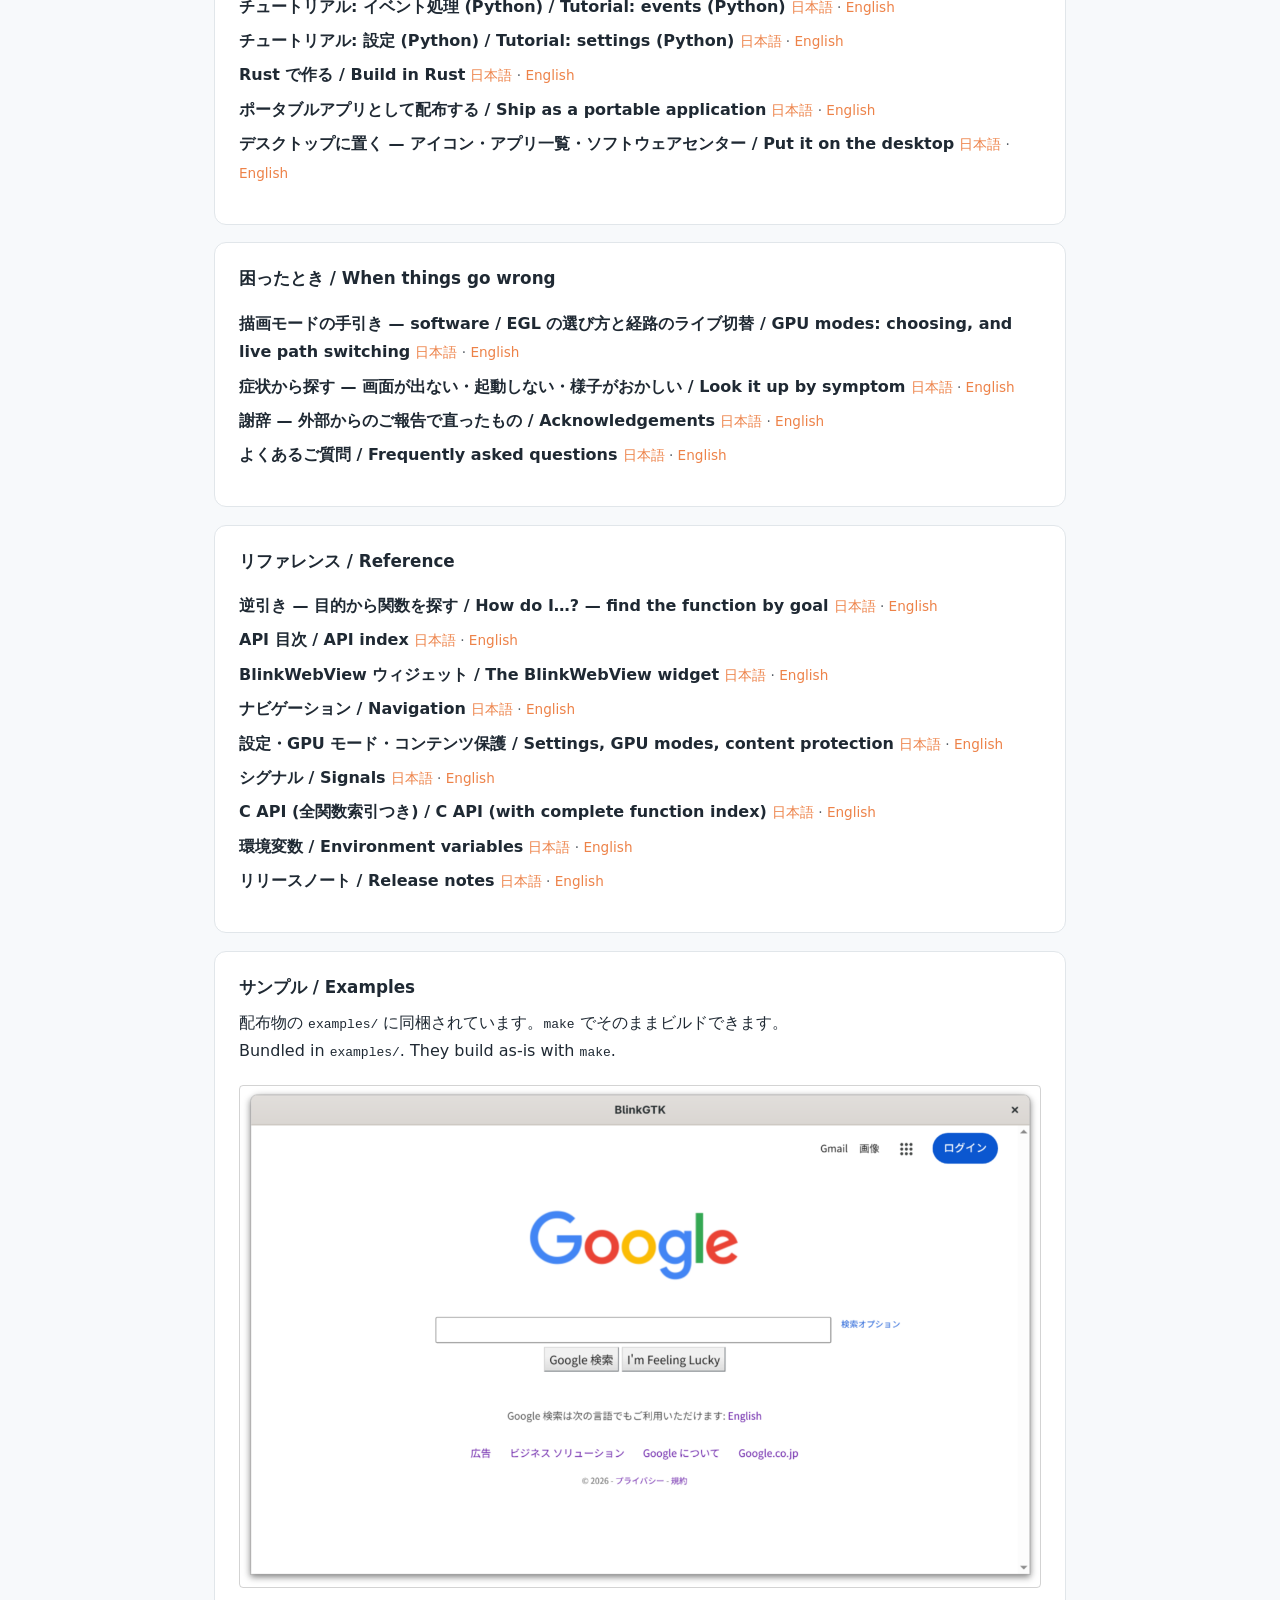
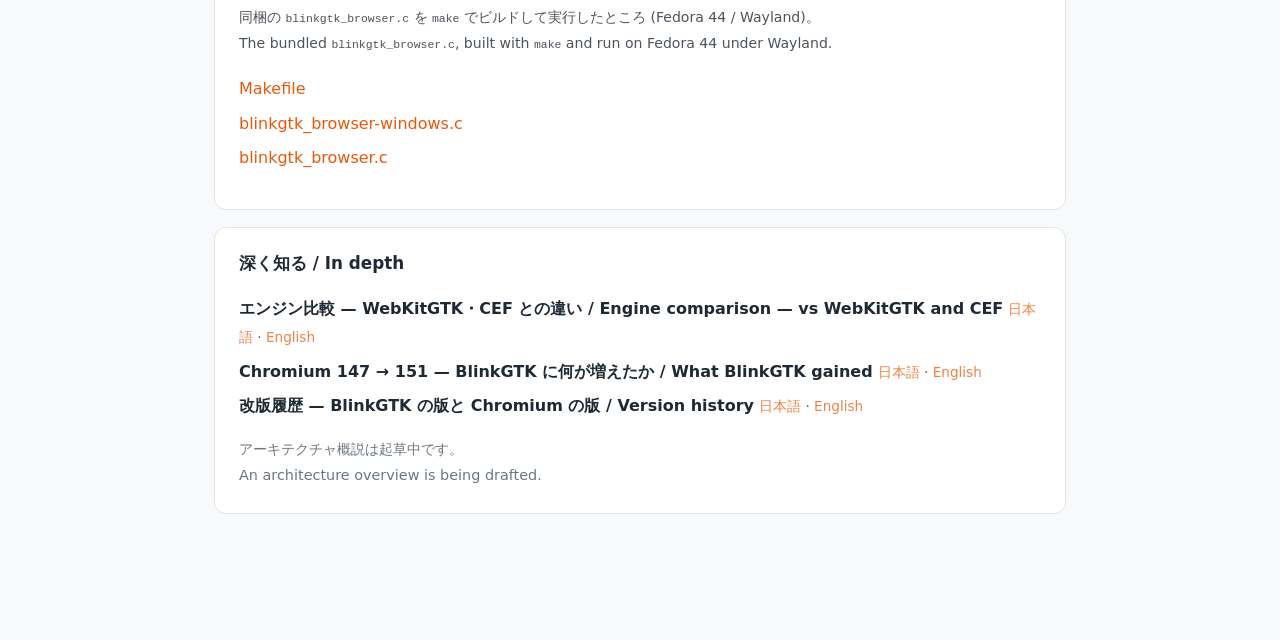
==== commit d7db2059: "v1.2.7-build2 を公開: リリース情報・文書 (リリースノート・環境変数の一覧)・お知らせと Atom・ダウンロード数・dnf のリポジトリ (Fedora 45)" ====
--- a/docs/index.html
+++ b/docs/index.html
@@ -7,9 +7,9 @@
 <div class="wrap">
 <div class="navbar"><a href="../index.html">← BlinkGTK</a></div>
 <h1>Documentation</h1>
-<p>BlinkGTK <strong>v1.2.7-build1</strong> の配布物に同梱されているドキュメントです。
+<p>BlinkGTK <strong>v1.2.7-build2</strong> の配布物に同梱されているドキュメントです。
 記載されている API が同梱バイナリに実在することを機械検証しています。<br>
-<span class="lang">The documentation bundled with BlinkGTK <strong>v1.2.7-build1</strong>.
+<span class="lang">The documentation bundled with BlinkGTK <strong>v1.2.7-build2</strong>.
 Every API named here is mechanically verified to exist in the bundled binary.</span></p>
 
 <div class="card">
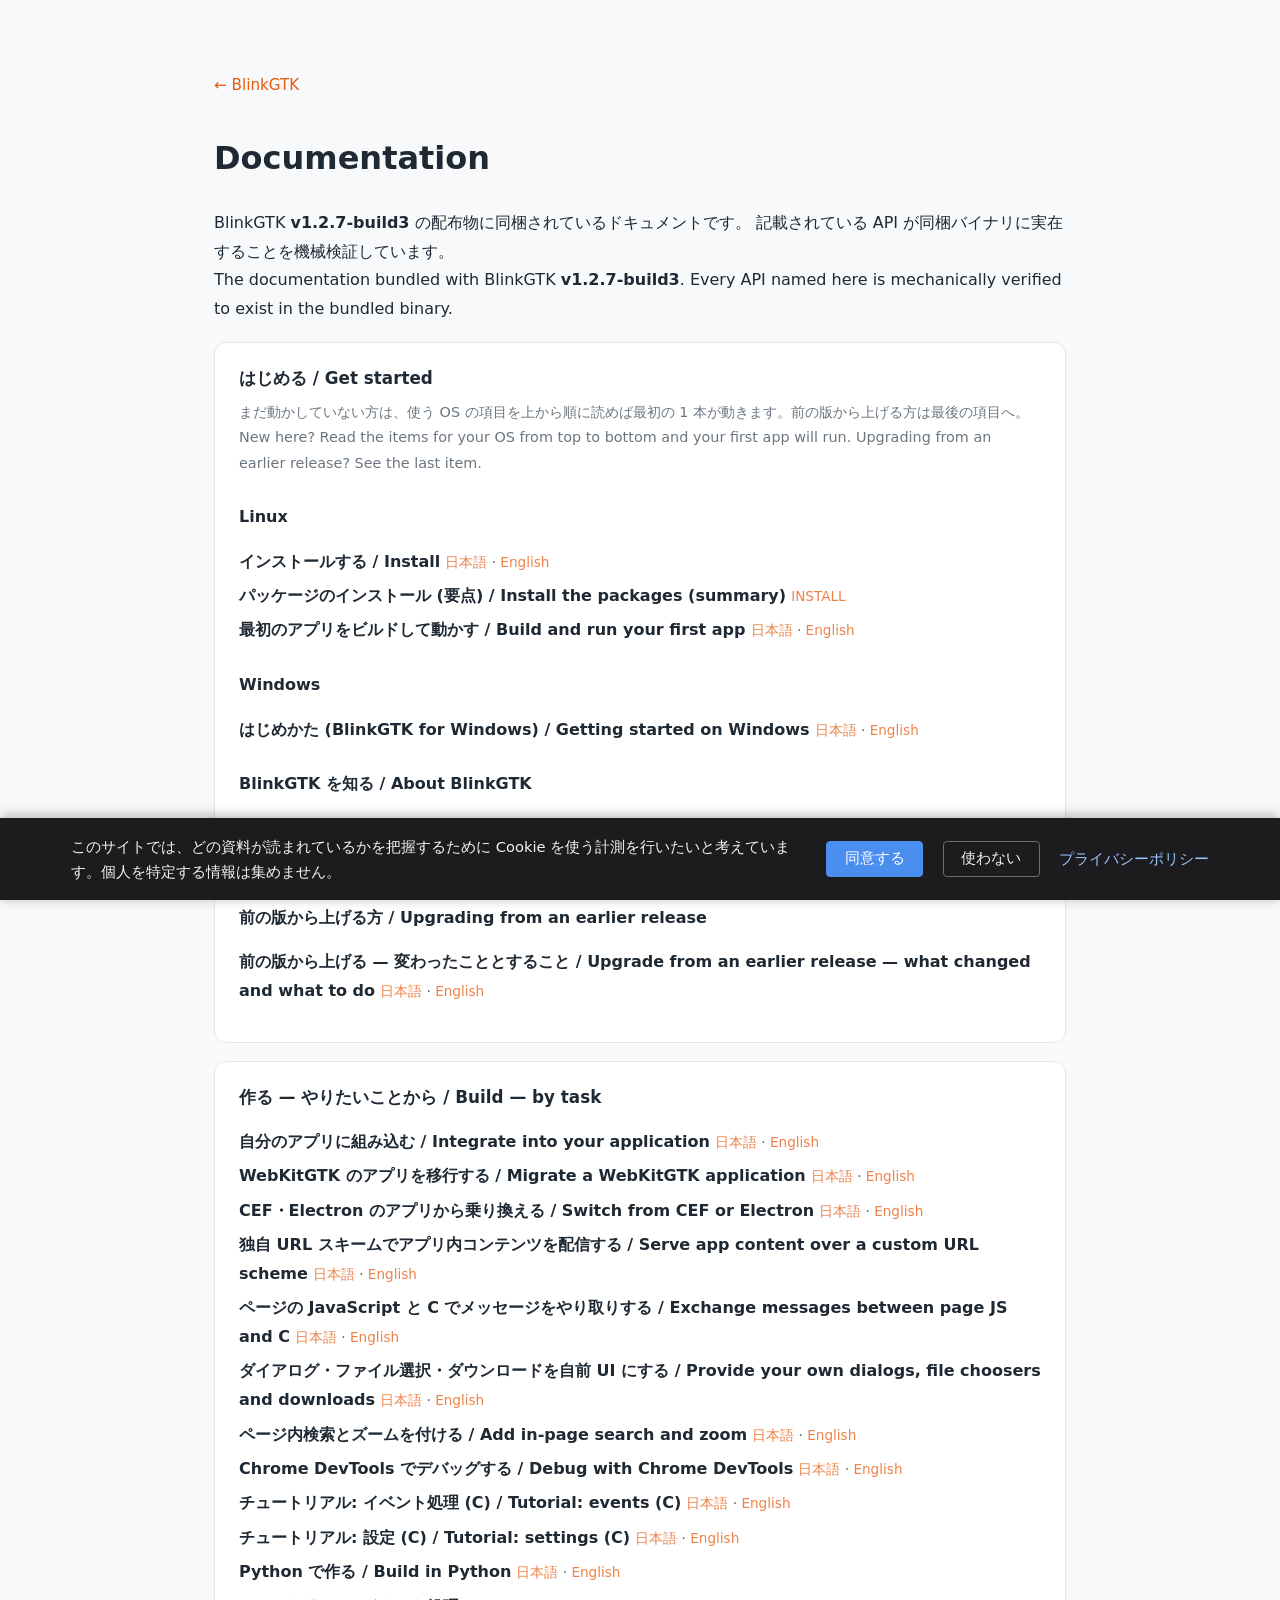
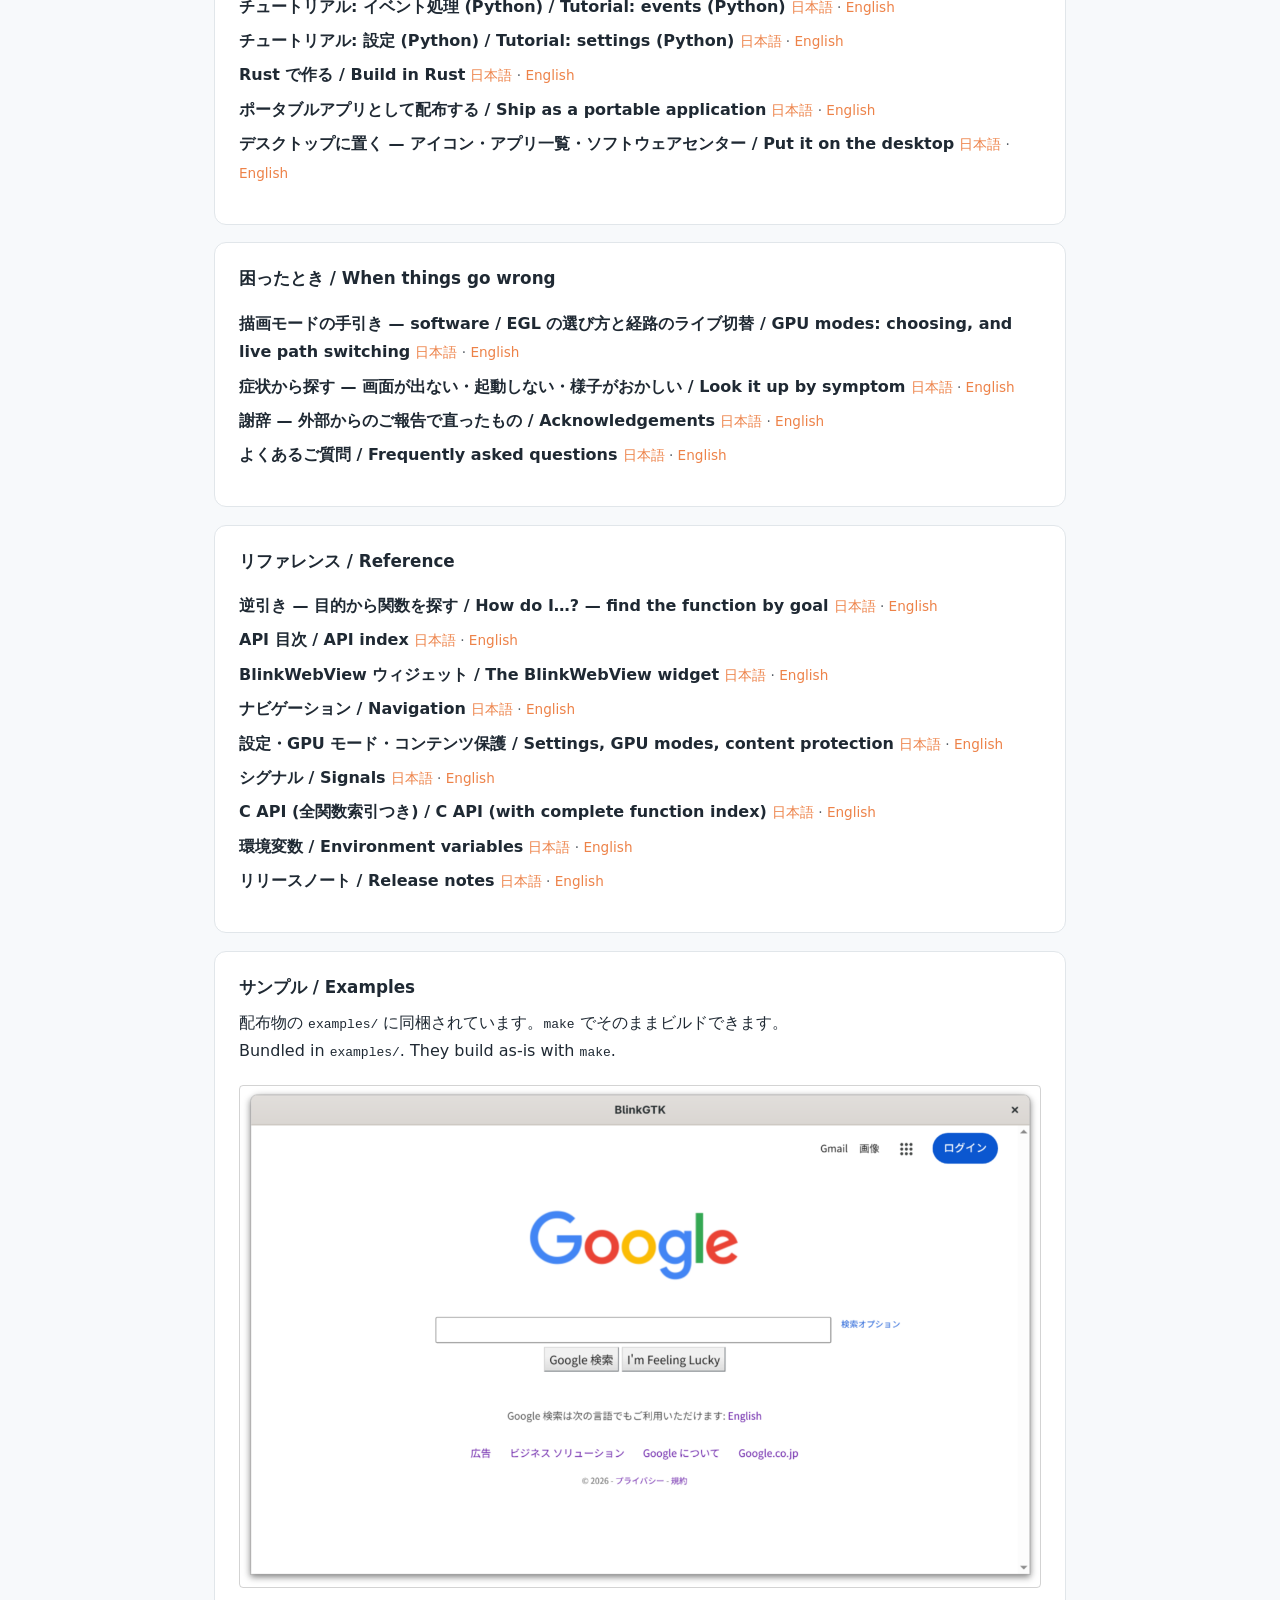
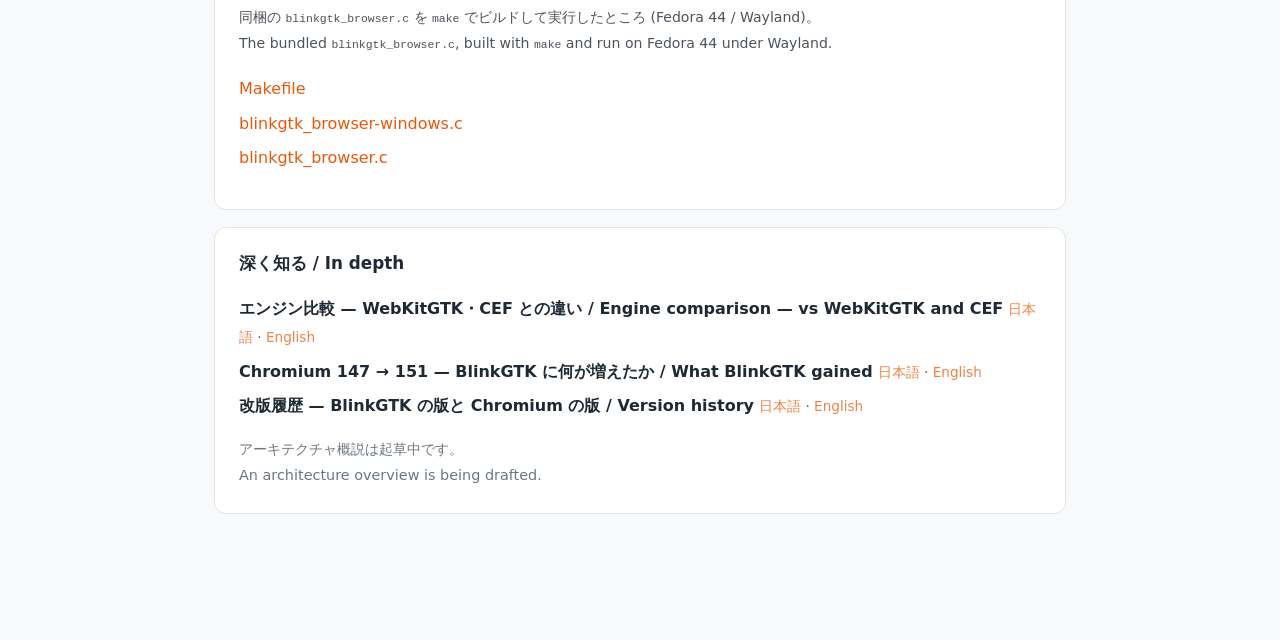
==== commit 6e0773eb: "v1.2.7-build3 を公開: リリース情報・文書・お知らせと Atom・ダウンロード数・dnf のリポジトリ (Fedora 45)" ====
--- a/docs/index.html
+++ b/docs/index.html
@@ -7,9 +7,9 @@
 <div class="wrap">
 <div class="navbar"><a href="../index.html">← BlinkGTK</a></div>
 <h1>Documentation</h1>
-<p>BlinkGTK <strong>v1.2.7-build2</strong> の配布物に同梱されているドキュメントです。
+<p>BlinkGTK <strong>v1.2.7-build3</strong> の配布物に同梱されているドキュメントです。
 記載されている API が同梱バイナリに実在することを機械検証しています。<br>
-<span class="lang">The documentation bundled with BlinkGTK <strong>v1.2.7-build2</strong>.
+<span class="lang">The documentation bundled with BlinkGTK <strong>v1.2.7-build3</strong>.
 Every API named here is mechanically verified to exist in the bundled binary.</span></p>
 
 <div class="card">
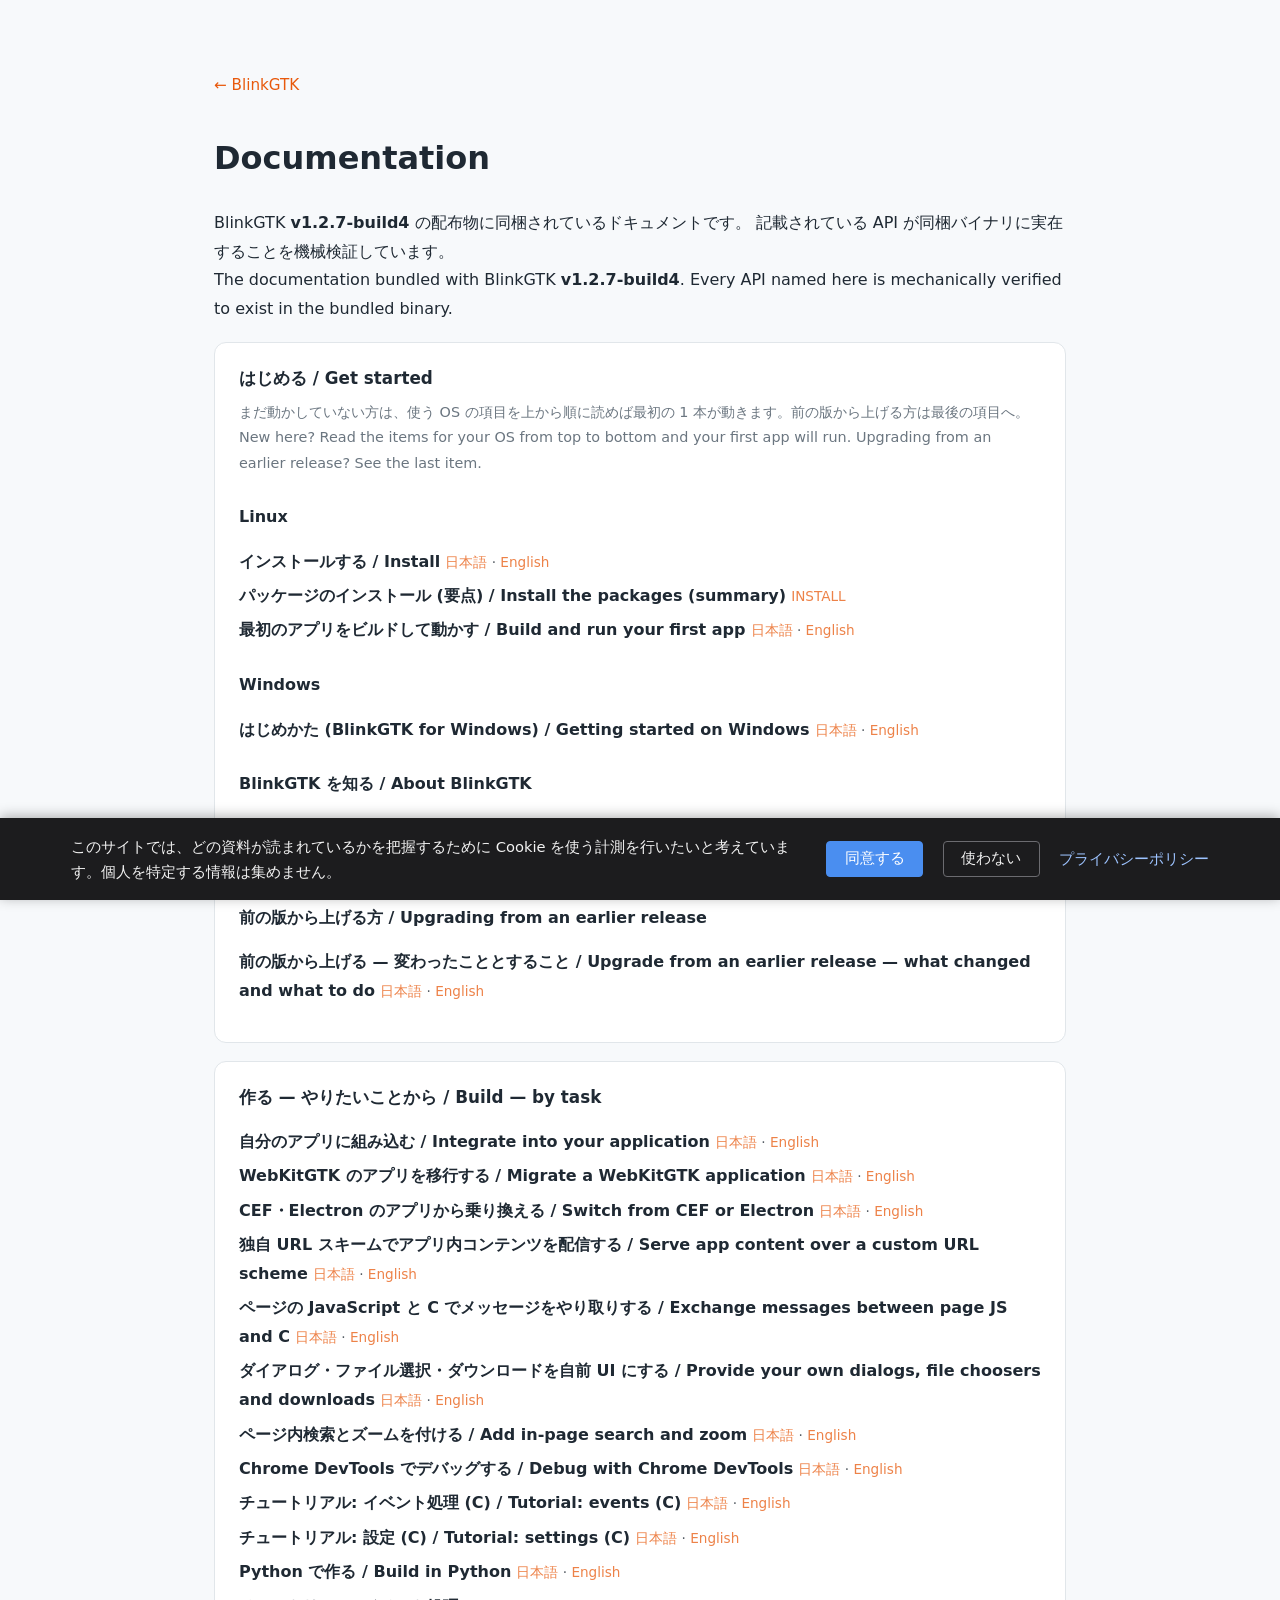
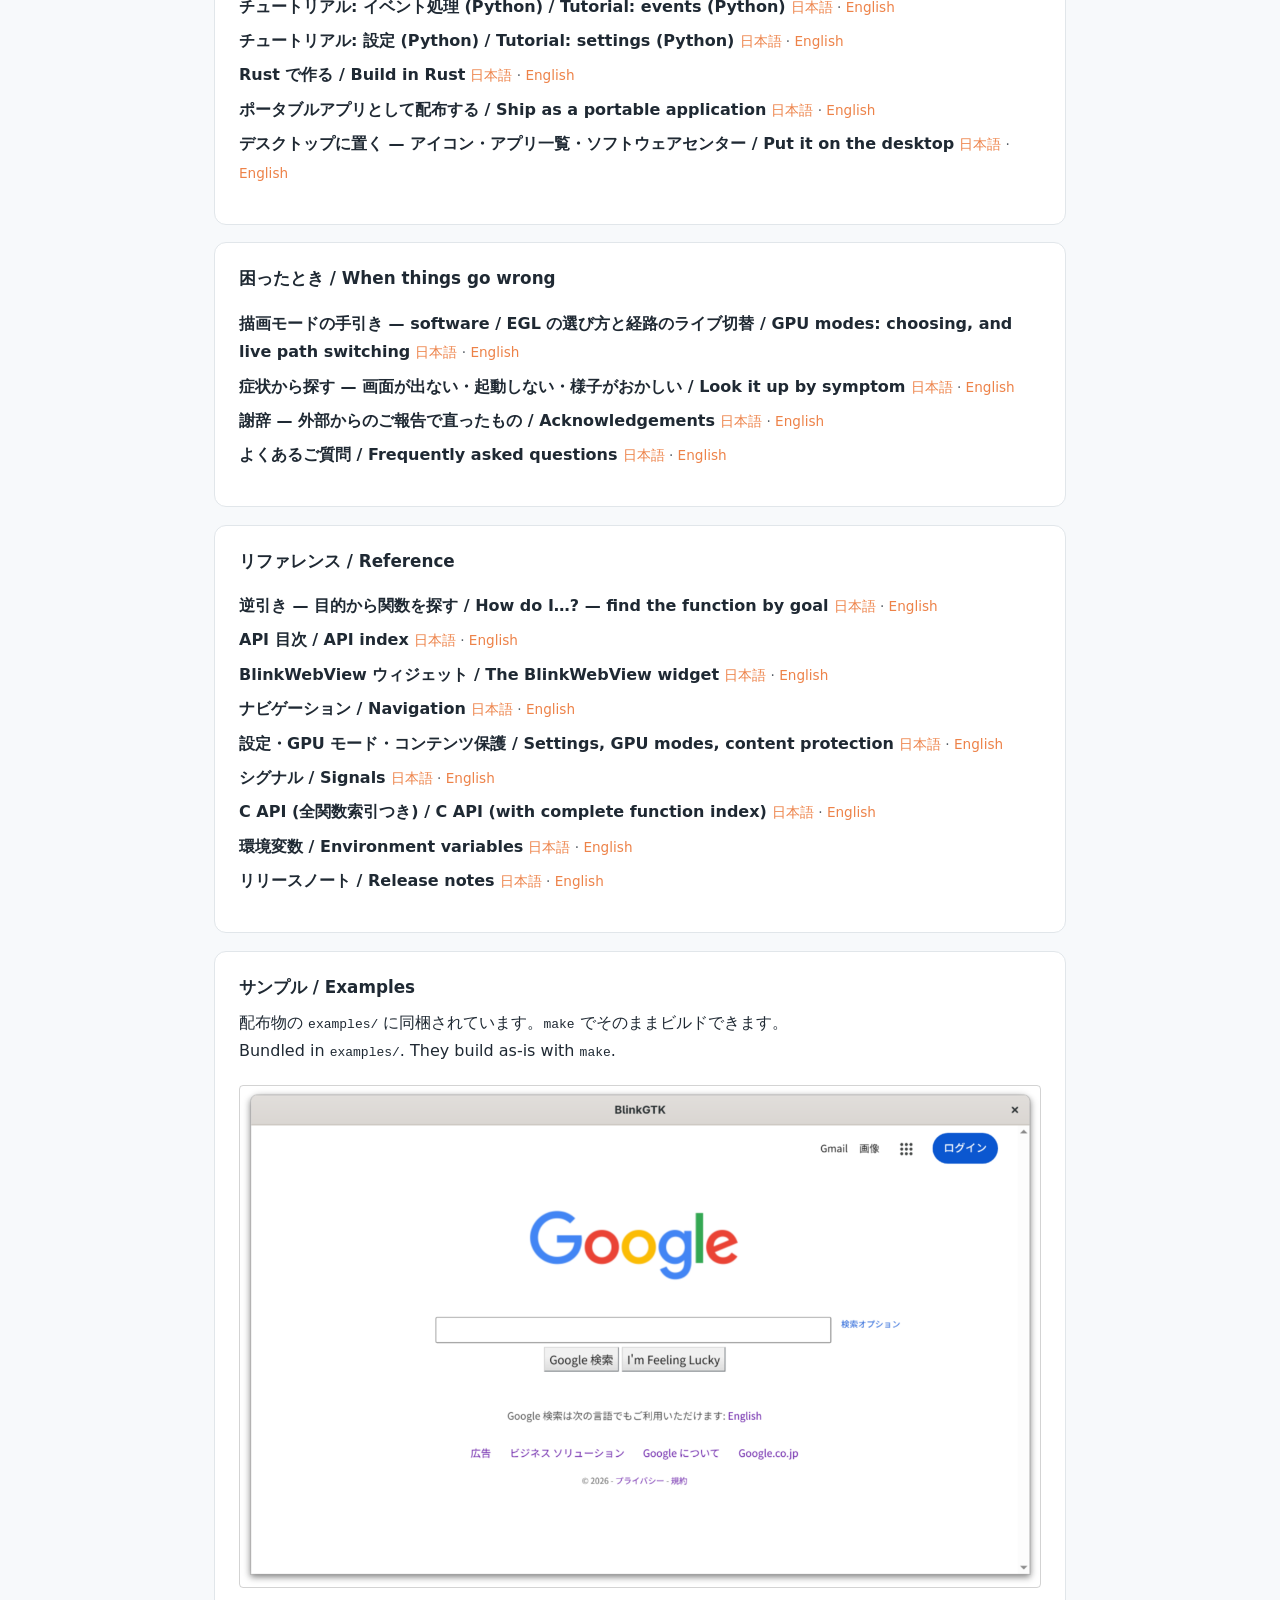
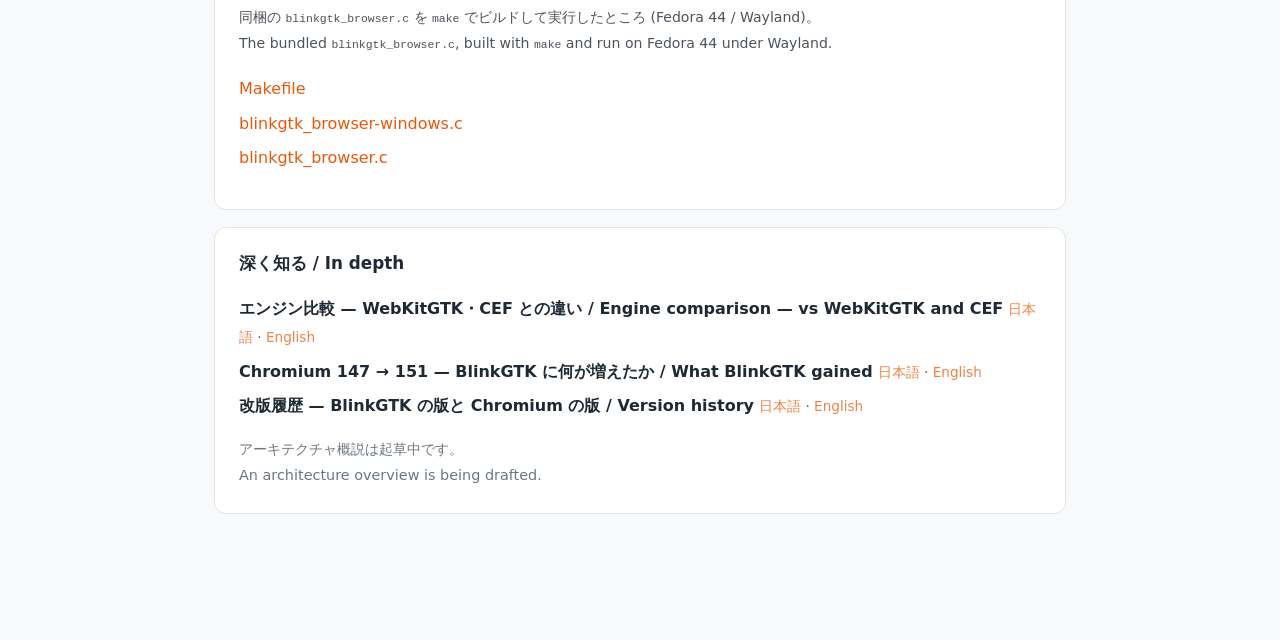
==== commit d5f54c52: "v1.2.7-build4 を公開: リリース情報・文書・お知らせと Atom・ダウンロード数・dnf のリポジトリ (Fedora 45)" ====
--- a/docs/index.html
+++ b/docs/index.html
@@ -7,9 +7,9 @@
 <div class="wrap">
 <div class="navbar"><a href="../index.html">← BlinkGTK</a></div>
 <h1>Documentation</h1>
-<p>BlinkGTK <strong>v1.2.7-build3</strong> の配布物に同梱されているドキュメントです。
+<p>BlinkGTK <strong>v1.2.7-build4</strong> の配布物に同梱されているドキュメントです。
 記載されている API が同梱バイナリに実在することを機械検証しています。<br>
-<span class="lang">The documentation bundled with BlinkGTK <strong>v1.2.7-build3</strong>.
+<span class="lang">The documentation bundled with BlinkGTK <strong>v1.2.7-build4</strong>.
 Every API named here is mechanically verified to exist in the bundled binary.</span></p>
 
 <div class="card">
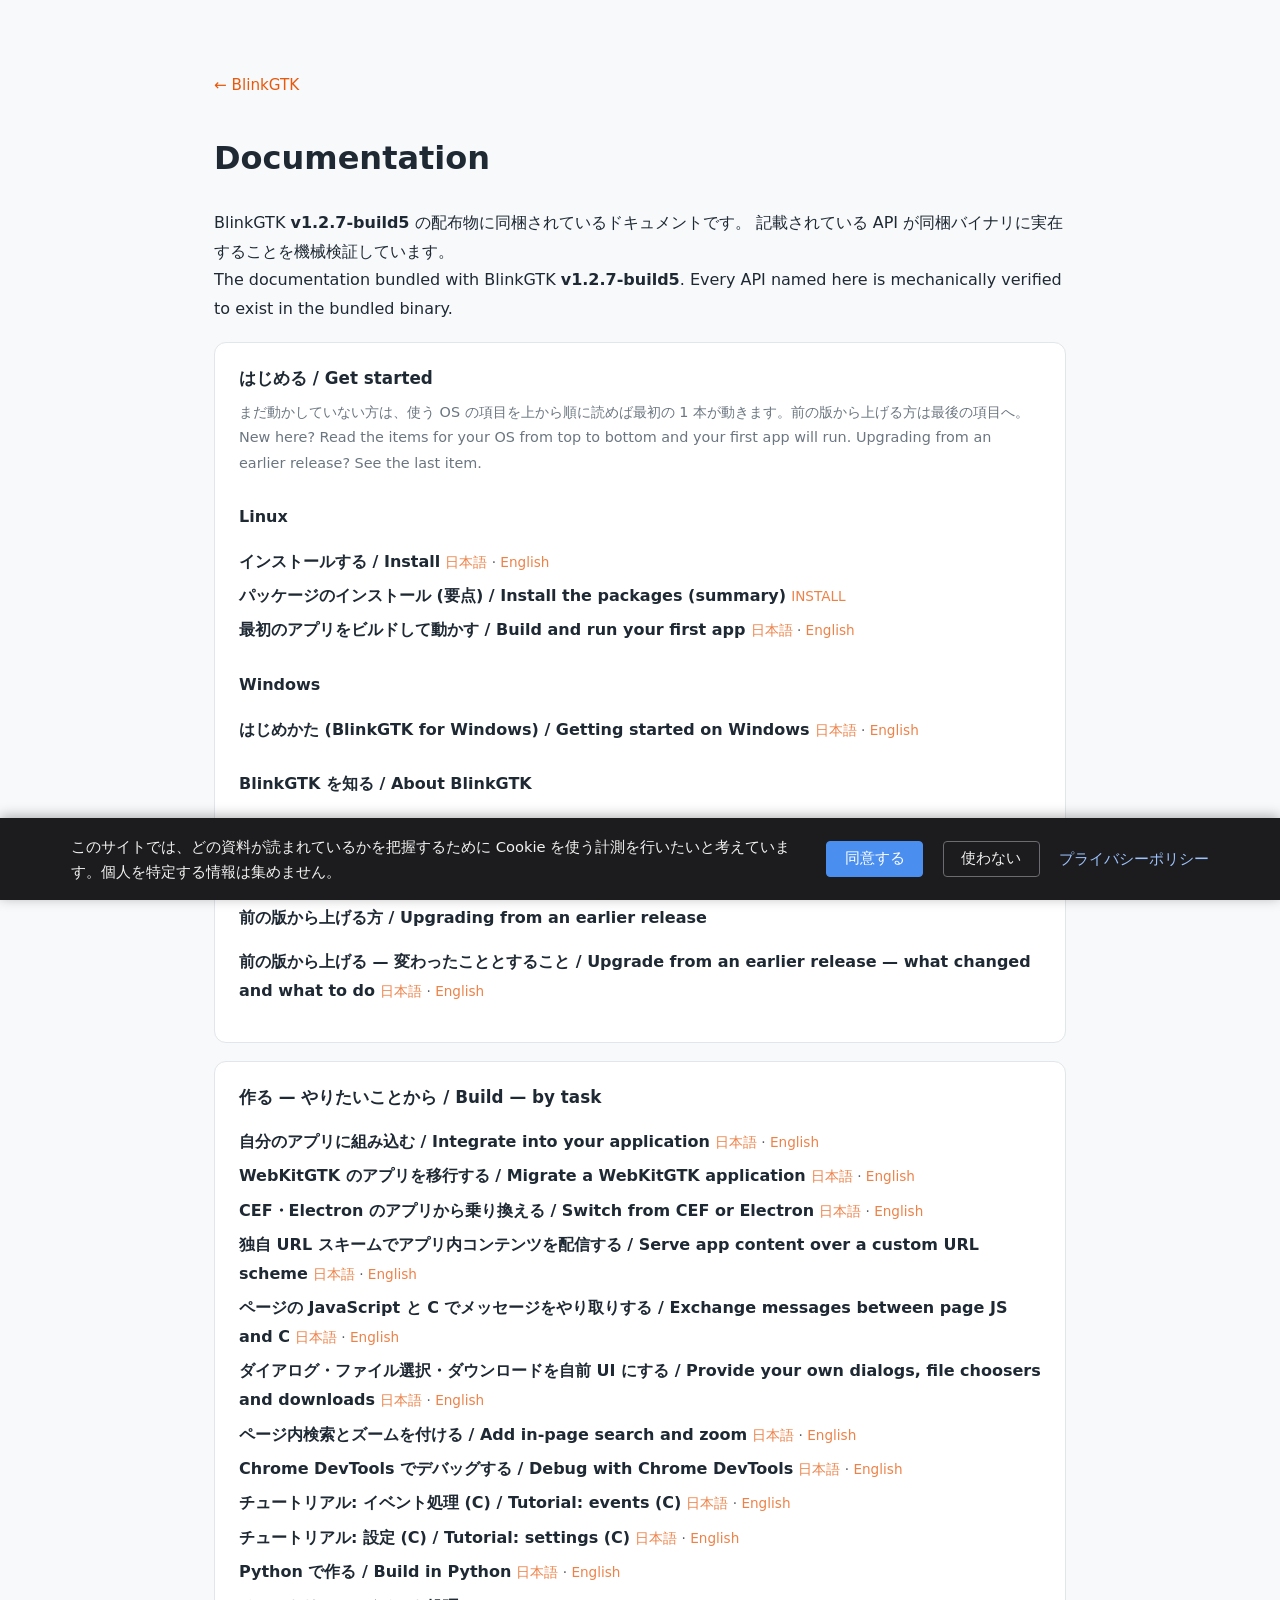
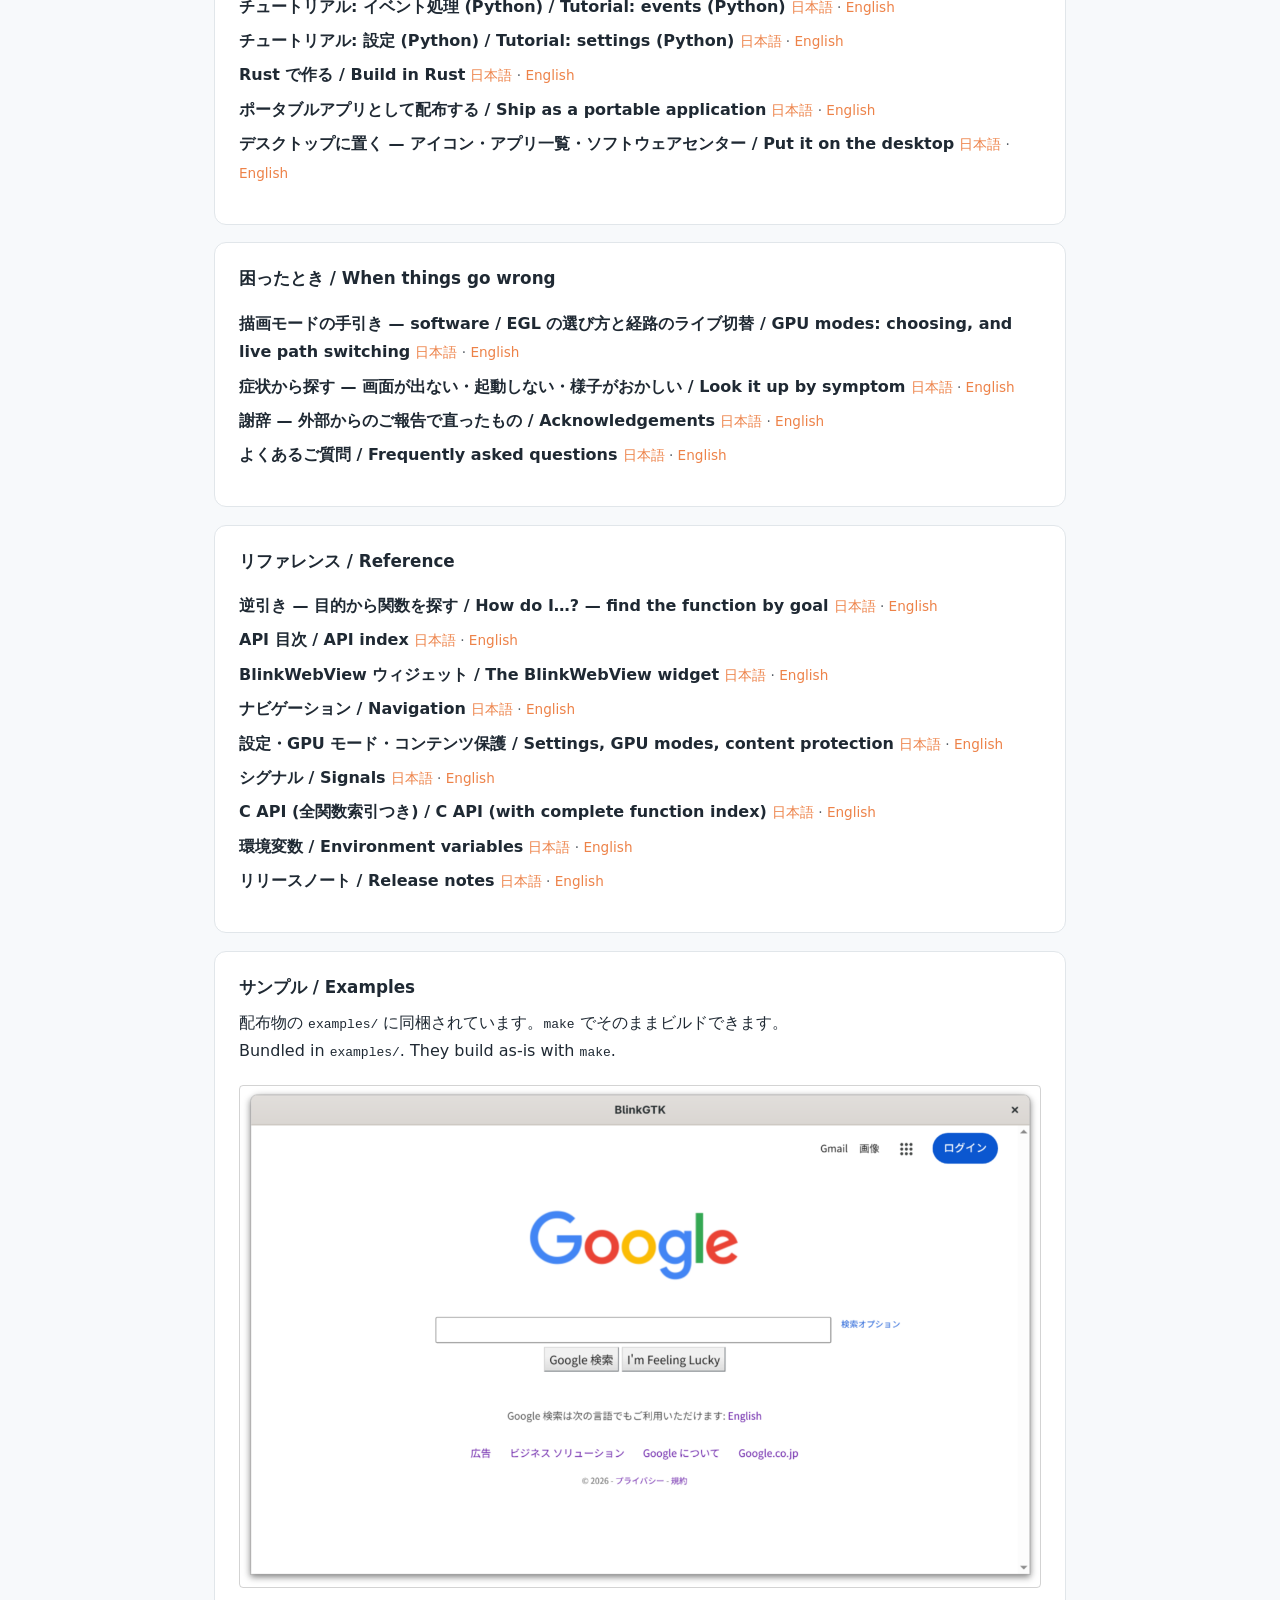
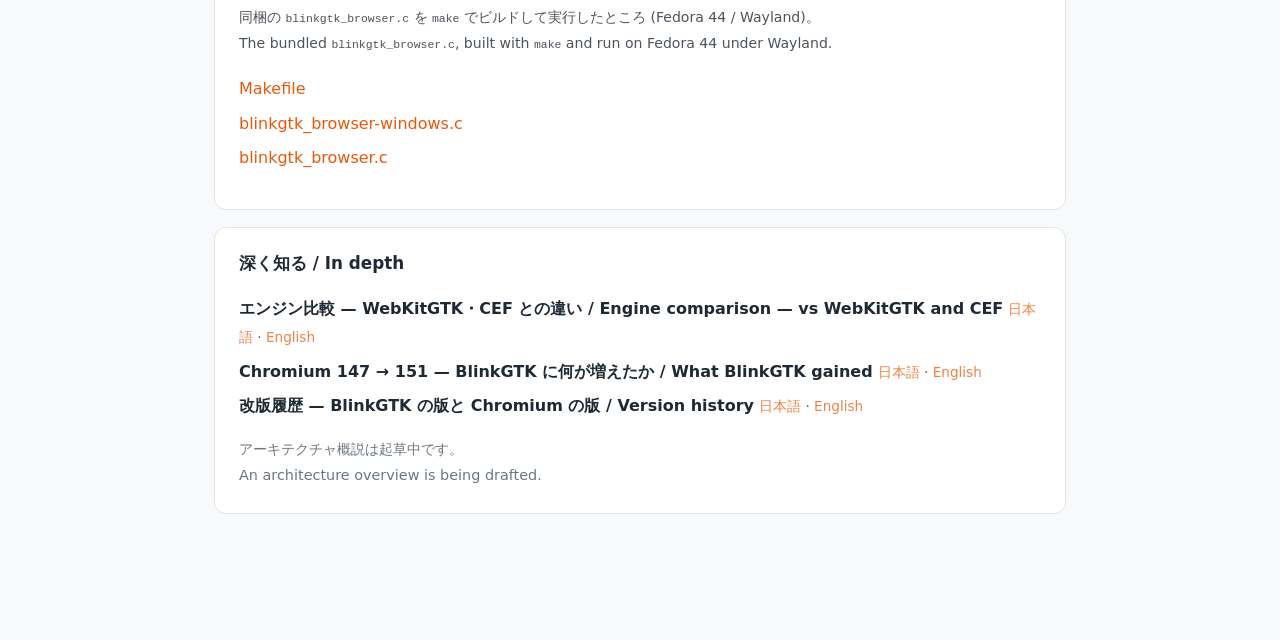
==== commit ce12234c: "v1.2.7-build5 を公開: リリース情報・文書・お知らせと Atom・ダウンロード数・dnf のリポジトリ (Fedora 45)" ====
--- a/docs/index.html
+++ b/docs/index.html
@@ -7,9 +7,9 @@
 <div class="wrap">
 <div class="navbar"><a href="../index.html">← BlinkGTK</a></div>
 <h1>Documentation</h1>
-<p>BlinkGTK <strong>v1.2.7-build4</strong> の配布物に同梱されているドキュメントです。
+<p>BlinkGTK <strong>v1.2.7-build5</strong> の配布物に同梱されているドキュメントです。
 記載されている API が同梱バイナリに実在することを機械検証しています。<br>
-<span class="lang">The documentation bundled with BlinkGTK <strong>v1.2.7-build4</strong>.
+<span class="lang">The documentation bundled with BlinkGTK <strong>v1.2.7-build5</strong>.
 Every API named here is mechanically verified to exist in the bundled binary.</span></p>
 
 <div class="card">
@@ -42,8 +42,8 @@
   <li><strong>自分のアプリに組み込む / Integrate into your application</strong> <span class="lang"><a href="consumer-integration-guide-ja.html">日本語</a> · <a href="consumer-integration-guide-en.html">English</a></span></li>
   <li><strong>WebKitGTK のアプリを移行する / Migrate a WebKitGTK application</strong> <span class="lang"><a href="migration/webkitgtk-to-blinkgtk-ja.html">日本語</a> · <a href="migration/webkitgtk-to-blinkgtk-en.html">English</a></span></li>
   <li><strong>CEF・Electron のアプリから乗り換える / Switch from CEF or Electron</strong> <span class="lang"><a href="migration/cef-electron-to-blinkgtk-ja.html">日本語</a> · <a href="migration/cef-electron-to-blinkgtk-en.html">English</a></span></li>
-  <li><strong>独自 URL スキームでアプリ内コンテンツを配信する / Serve app content over a custom URL scheme</strong> <span class="lang"><a href="api-reference/app-integration-api-ja.html#カスタム-url-スキーム">日本語</a> · <a href="api-reference/app-integration-api-en.html#custom-url-schemes">English</a></span></li>
-  <li><strong>ページの JavaScript と C でメッセージをやり取りする / Exchange messages between page JS and C</strong> <span class="lang"><a href="api-reference/app-integration-api-ja.html#js--c-メッセージング">日本語</a> · <a href="api-reference/app-integration-api-en.html#js--c-messaging">English</a></span></li>
+  <li><strong>独自 URL スキームでアプリ内コンテンツを配信する / Serve app content over a custom URL scheme</strong> <span class="lang"><a href="api-reference/app-integration-api-ja.html">日本語</a> · <a href="api-reference/app-integration-api-en.html">English</a></span></li>
+  <li><strong>ページの JavaScript と C でメッセージをやり取りする / Exchange messages between page JS and C</strong> <span class="lang"><a href="api-reference/app-integration-api-ja.html">日本語</a> · <a href="api-reference/app-integration-api-en.html">English</a></span></li>
   <li><strong>ダイアログ・ファイル選択・ダウンロードを自前 UI にする / Provide your own dialogs, file choosers and downloads</strong> <span class="lang"><a href="api-reference/ui-handlers-api-ja.html">日本語</a> · <a href="api-reference/ui-handlers-api-en.html">English</a></span></li>
   <li><strong>ページ内検索とズームを付ける / Add in-page search and zoom</strong> <span class="lang"><a href="api-reference/page-search-zoom-ja.html">日本語</a> · <a href="api-reference/page-search-zoom-en.html">English</a></span></li>
   <li><strong>Chrome DevTools でデバッグする / Debug with Chrome DevTools</strong> <span class="lang"><a href="api-reference/devtools-api-ja.html">日本語</a> · <a href="api-reference/devtools-api-en.html">English</a></span></li>
